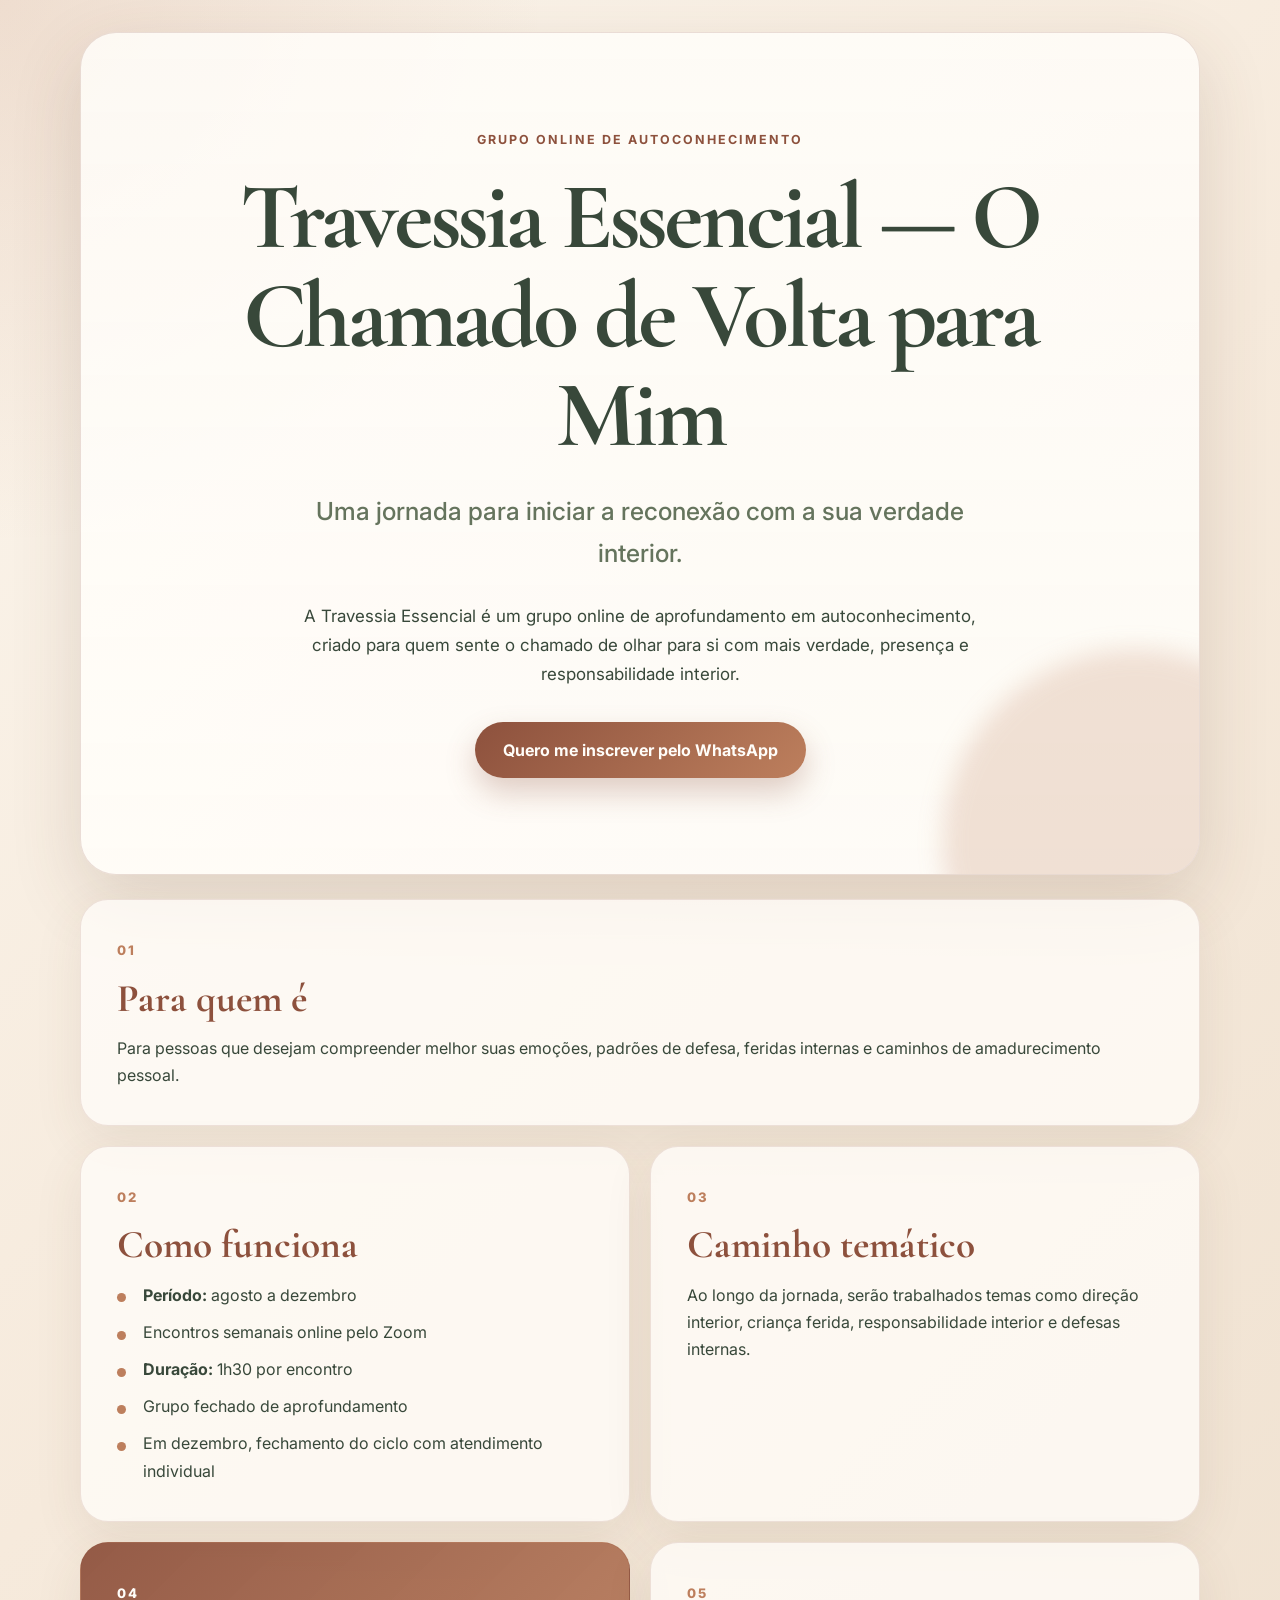
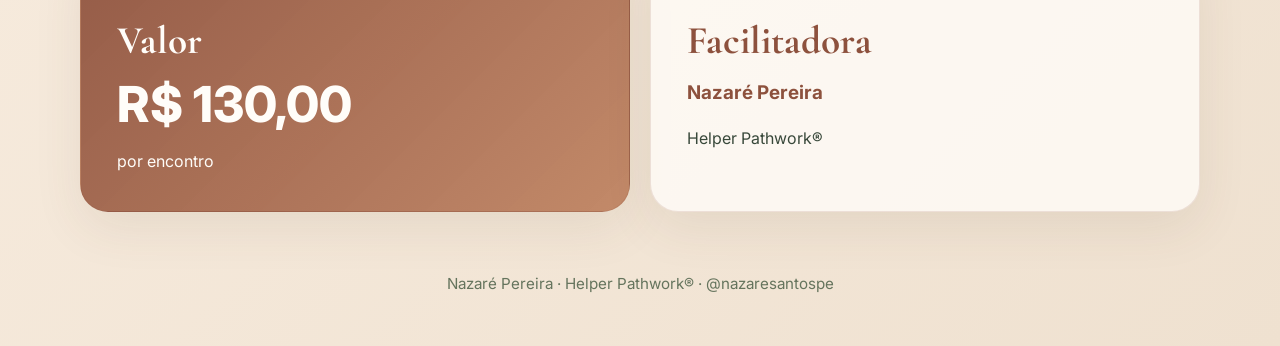
==== index.html @ 099bb926 "Create Travessia Essencial landing page" ====
<!DOCTYPE html>
<html lang="pt-BR">
  <head>
    <meta charset="UTF-8" />
    <meta name="viewport" content="width=device-width, initial-scale=1.0" />
    <meta
      name="description"
      content="Travessia Essencial — O Chamado de Volta para Mim: grupo online de aprofundamento em autoconhecimento com Nazaré Pereira."
    />
    <title>Travessia Essencial — O Chamado de Volta para Mim</title>
    <link rel="preconnect" href="https://fonts.googleapis.com" />
    <link rel="preconnect" href="https://fonts.gstatic.com" crossorigin />
    <link
      href="https://fonts.googleapis.com/css2?family=Cormorant+Garamond:wght@500;600;700&family=Inter:wght@400;500;600;700&display=swap"
      rel="stylesheet"
    />
    <link rel="stylesheet" href="styles.css" />
  </head>
  <body>
    <main class="page-shell">
      <section class="hero" aria-labelledby="main-title">
        <div class="hero__glow" aria-hidden="true"></div>
        <div class="hero__content">
          <p class="eyebrow">Grupo online de autoconhecimento</p>
          <h1 id="main-title">Travessia Essencial — O Chamado de Volta para Mim</h1>
          <p class="support">Uma jornada para iniciar a reconexão com a sua verdade interior.</p>
          <p class="intro">
            A Travessia Essencial é um grupo online de aprofundamento em autoconhecimento,
            criado para quem sente o chamado de olhar para si com mais verdade, presença e
            responsabilidade interior.
          </p>
          <a class="cta-button" id="whatsapp-link" href="#" target="_blank" rel="noopener noreferrer">
            Quero me inscrever pelo WhatsApp
          </a>
        </div>
      </section>

      <section class="content-grid" aria-label="Informações da jornada">
        <article class="card card--wide">
          <span class="card__number">01</span>
          <h2>Para quem é</h2>
          <p>
            Para pessoas que desejam compreender melhor suas emoções, padrões de defesa,
            feridas internas e caminhos de amadurecimento pessoal.
          </p>
        </article>

        <article class="card">
          <span class="card__number">02</span>
          <h2>Como funciona</h2>
          <ul class="info-list">
            <li><strong>Período:</strong> agosto a dezembro</li>
            <li>Encontros semanais online pelo Zoom</li>
            <li><strong>Duração:</strong> 1h30 por encontro</li>
            <li>Grupo fechado de aprofundamento</li>
            <li>Em dezembro, fechamento do ciclo com atendimento individual</li>
          </ul>
        </article>

        <article class="card">
          <span class="card__number">03</span>
          <h2>Caminho temático</h2>
          <p>
            Ao longo da jornada, serão trabalhados temas como direção interior, criança ferida,
            responsabilidade interior e defesas internas.
          </p>
        </article>

        <article class="card highlight-card">
          <span class="card__number">04</span>
          <h2>Valor</h2>
          <p class="price">R$ 130,00</p>
          <p>por encontro</p>
        </article>

        <article class="card facilitator-card">
          <span class="card__number">05</span>
          <h2>Facilitadora</h2>
          <p><strong>Nazaré Pereira</strong></p>
          <p>Helper Pathwork®️</p>
        </article>
      </section>
    </main>

    <footer class="footer">
      <p>Nazaré Pereira · Helper Pathwork®️ · @nazaresantospe</p>
    </footer>

    <script src="script.js"></script>
  </body>
</html>
---- styles.css ----
:root {
  --cream: #fbf5ec;
  --sand: #ecdcc8;
  --clay: #bd7f5d;
  --terra: #8d513d;
  --forest: #38483a;
  --moss: #65745d;
  --white: #fffdf9;
  --shadow: 0 24px 70px rgba(92, 65, 45, 0.16);
}

* {
  box-sizing: border-box;
}

html {
  scroll-behavior: smooth;
}

body {
  margin: 0;
  min-height: 100vh;
  color: var(--forest);
  background:
    radial-gradient(circle at top left, rgba(189, 127, 93, 0.2), transparent 34rem),
    linear-gradient(135deg, var(--cream) 0%, #f6eadc 48%, #efe1d0 100%);
  font-family: "Inter", system-ui, -apple-system, BlinkMacSystemFont, "Segoe UI", sans-serif;
  line-height: 1.7;
}

.page-shell {
  width: min(1120px, calc(100% - 32px));
  margin: 0 auto;
  padding: 32px 0 24px;
}

.hero {
  position: relative;
  overflow: hidden;
  display: grid;
  place-items: center;
  min-height: 78vh;
  padding: clamp(48px, 8vw, 96px) clamp(22px, 6vw, 72px);
  border: 1px solid rgba(141, 81, 61, 0.18);
  border-radius: 36px;
  background:
    linear-gradient(rgba(255, 253, 249, 0.84), rgba(255, 253, 249, 0.9)),
    url("https://images.unsplash.com/photo-1500530855697-b586d89ba3ee?auto=format&fit=crop&w=1600&q=80") center/cover;
  box-shadow: var(--shadow);
}

.hero__glow {
  position: absolute;
  inset: auto -8rem -10rem auto;
  width: 24rem;
  height: 24rem;
  border-radius: 999px;
  background: rgba(189, 127, 93, 0.22);
  filter: blur(12px);
}

.hero__content {
  position: relative;
  max-width: 820px;
  text-align: center;
}

.eyebrow {
  margin: 0 0 18px;
  color: var(--terra);
  font-size: 0.78rem;
  font-weight: 700;
  letter-spacing: 0.16em;
  text-transform: uppercase;
}

h1,
h2 {
  margin: 0;
  font-family: "Cormorant Garamond", Georgia, serif;
  line-height: 1.05;
}

h1 {
  color: var(--forest);
  font-size: clamp(2.55rem, 8vw, 5.9rem);
  letter-spacing: -0.04em;
}

h2 {
  color: var(--terra);
  font-size: clamp(1.8rem, 4vw, 2.45rem);
}

.support {
  max-width: 680px;
  margin: 24px auto 0;
  color: var(--moss);
  font-size: clamp(1.15rem, 2.5vw, 1.55rem);
  font-weight: 500;
}

.intro {
  max-width: 720px;
  margin: 28px auto 0;
  font-size: 1.06rem;
}

.cta-button {
  display: inline-flex;
  align-items: center;
  justify-content: center;
  min-height: 56px;
  margin-top: 34px;
  padding: 0 28px;
  border-radius: 999px;
  color: var(--white);
  background: linear-gradient(135deg, var(--terra), var(--clay));
  box-shadow: 0 14px 30px rgba(141, 81, 61, 0.28);
  font-weight: 700;
  text-decoration: none;
  transition: transform 180ms ease, box-shadow 180ms ease;
}

.cta-button:hover,
.cta-button:focus-visible {
  transform: translateY(-2px);
  box-shadow: 0 18px 38px rgba(141, 81, 61, 0.34);
}

.content-grid {
  display: grid;
  grid-template-columns: repeat(2, minmax(0, 1fr));
  gap: 20px;
  margin-top: 24px;
}

.card {
  position: relative;
  overflow: hidden;
  padding: clamp(24px, 4vw, 36px);
  border: 1px solid rgba(141, 81, 61, 0.14);
  border-radius: 28px;
  background: rgba(255, 253, 249, 0.78);
  box-shadow: 0 16px 50px rgba(92, 65, 45, 0.09);
}

.card--wide {
  grid-column: 1 / -1;
}

.card__number {
  display: inline-block;
  margin-bottom: 16px;
  color: var(--clay);
  font-size: 0.82rem;
  font-weight: 800;
  letter-spacing: 0.12em;
}

.card p,
.info-list {
  margin: 16px 0 0;
}

.info-list {
  padding: 0;
  list-style: none;
}

.info-list li {
  position: relative;
  padding-left: 26px;
}

.info-list li + li {
  margin-top: 10px;
}

.info-list li::before {
  content: "";
  position: absolute;
  top: 0.74em;
  left: 0;
  width: 9px;
  height: 9px;
  border-radius: 999px;
  background: var(--clay);
}

.highlight-card {
  background: linear-gradient(135deg, rgba(141, 81, 61, 0.94), rgba(189, 127, 93, 0.9));
  color: var(--white);
}

.highlight-card h2,
.highlight-card .card__number {
  color: var(--white);
}

.price {
  font-size: clamp(2rem, 5vw, 3.1rem);
  font-weight: 800;
  line-height: 1.1;
}

.facilitator-card strong {
  color: var(--terra);
  font-size: 1.18rem;
}

.footer {
  width: min(1120px, calc(100% - 32px));
  margin: 0 auto;
  padding: 20px 0 34px;
  color: var(--moss);
  text-align: center;
  font-size: 0.95rem;
}

@media (max-width: 720px) {
  .page-shell {
    width: min(100% - 20px, 1120px);
    padding-top: 10px;
  }

  .hero {
    min-height: auto;
    padding: 44px 20px;
    border-radius: 26px;
  }

  .content-grid {
    grid-template-columns: 1fr;
    gap: 14px;
  }

  .card {
    border-radius: 22px;
  }

  .cta-button {
    width: 100%;
    padding: 0 18px;
  }
}
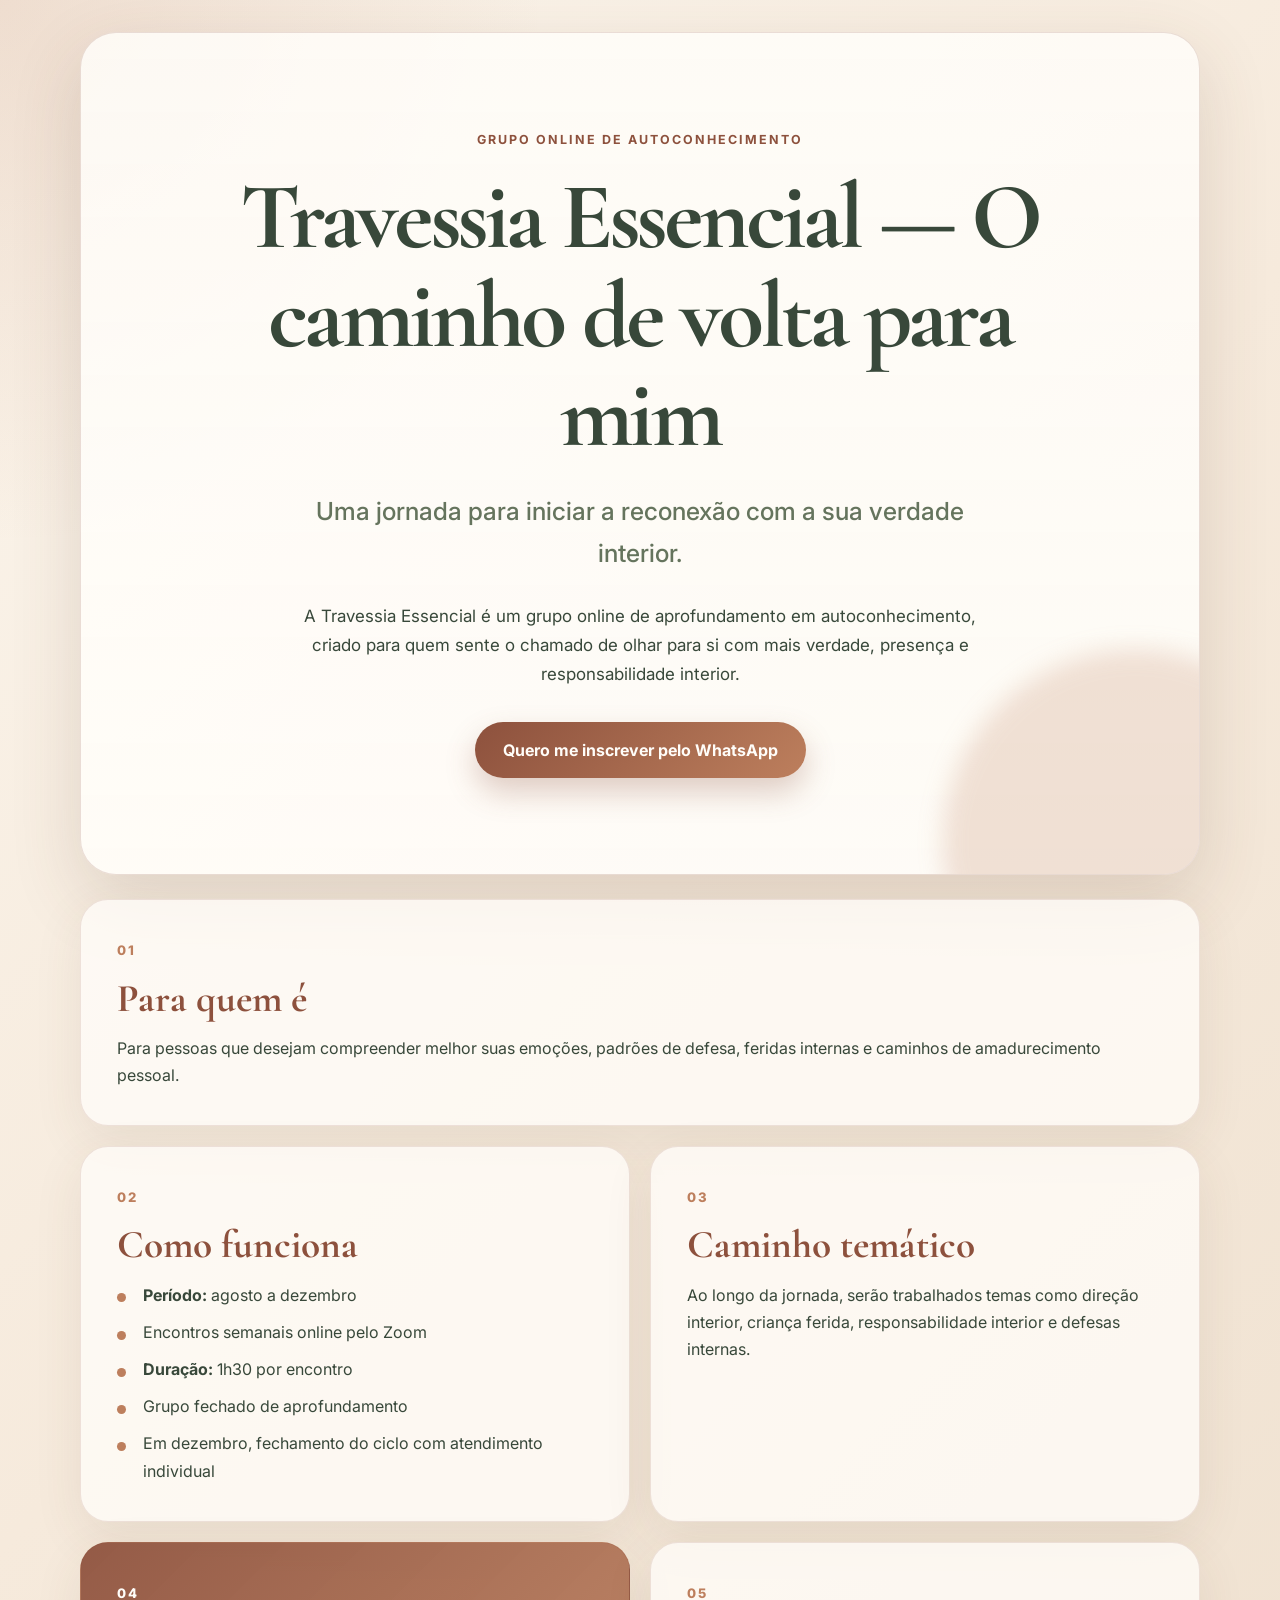
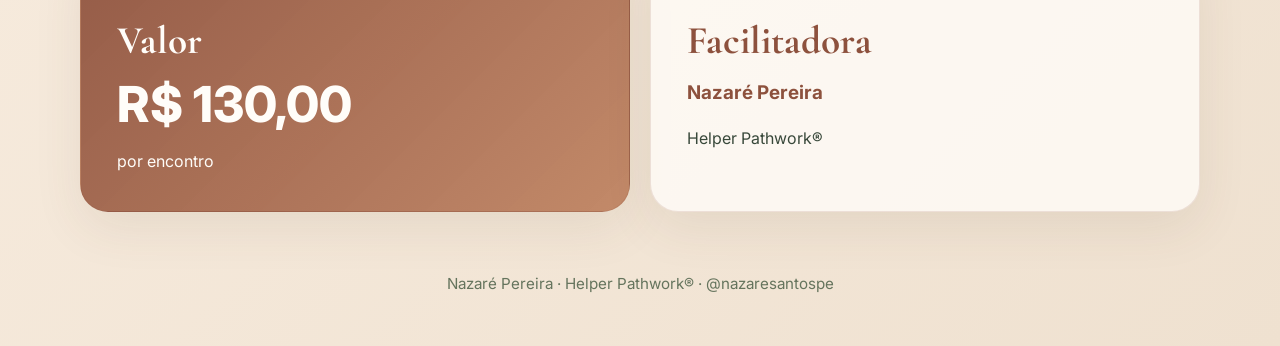
==== commit 6d3a1cf1: "Atualiza nome da Travessia Essencial" ====
--- a/index.html
+++ b/index.html
@@ -5,9 +5,9 @@
     <meta name="viewport" content="width=device-width, initial-scale=1.0" />
     <meta
       name="description"
-      content="Travessia Essencial — O Chamado de Volta para Mim: grupo online de aprofundamento em autoconhecimento com Nazaré Pereira."
+      content="Travessia Essencial — O caminho de volta para mim: grupo online de aprofundamento em autoconhecimento com Nazaré Pereira."
     />
-    <title>Travessia Essencial — O Chamado de Volta para Mim</title>
+    <title>Travessia Essencial — O caminho de volta para mim</title>
     <link rel="preconnect" href="https://fonts.googleapis.com" />
     <link rel="preconnect" href="https://fonts.gstatic.com" crossorigin />
     <link
@@ -22,7 +22,7 @@
         <div class="hero__glow" aria-hidden="true"></div>
         <div class="hero__content">
           <p class="eyebrow">Grupo online de autoconhecimento</p>
-          <h1 id="main-title">Travessia Essencial — O Chamado de Volta para Mim</h1>
+          <h1 id="main-title">Travessia Essencial — O caminho de volta para mim</h1>
           <p class="support">Uma jornada para iniciar a reconexão com a sua verdade interior.</p>
           <p class="intro">
             A Travessia Essencial é um grupo online de aprofundamento em autoconhecimento,
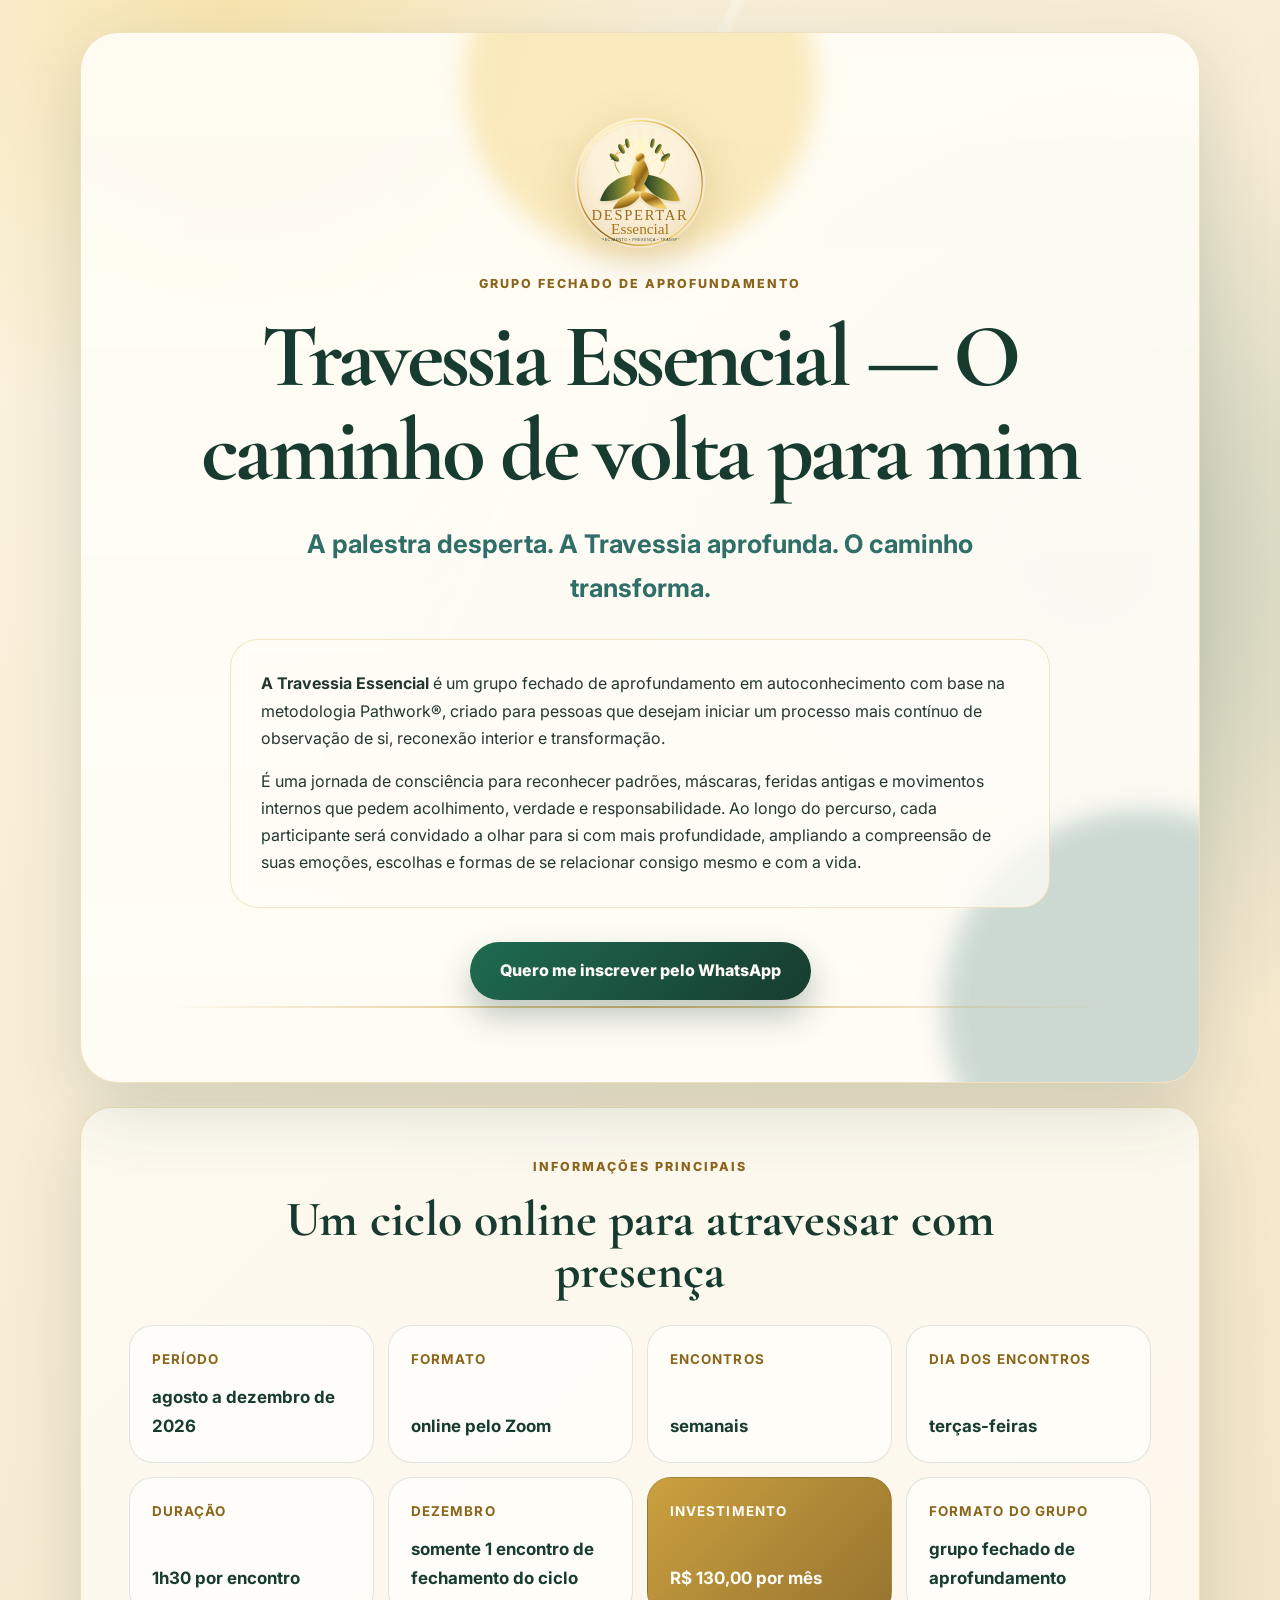
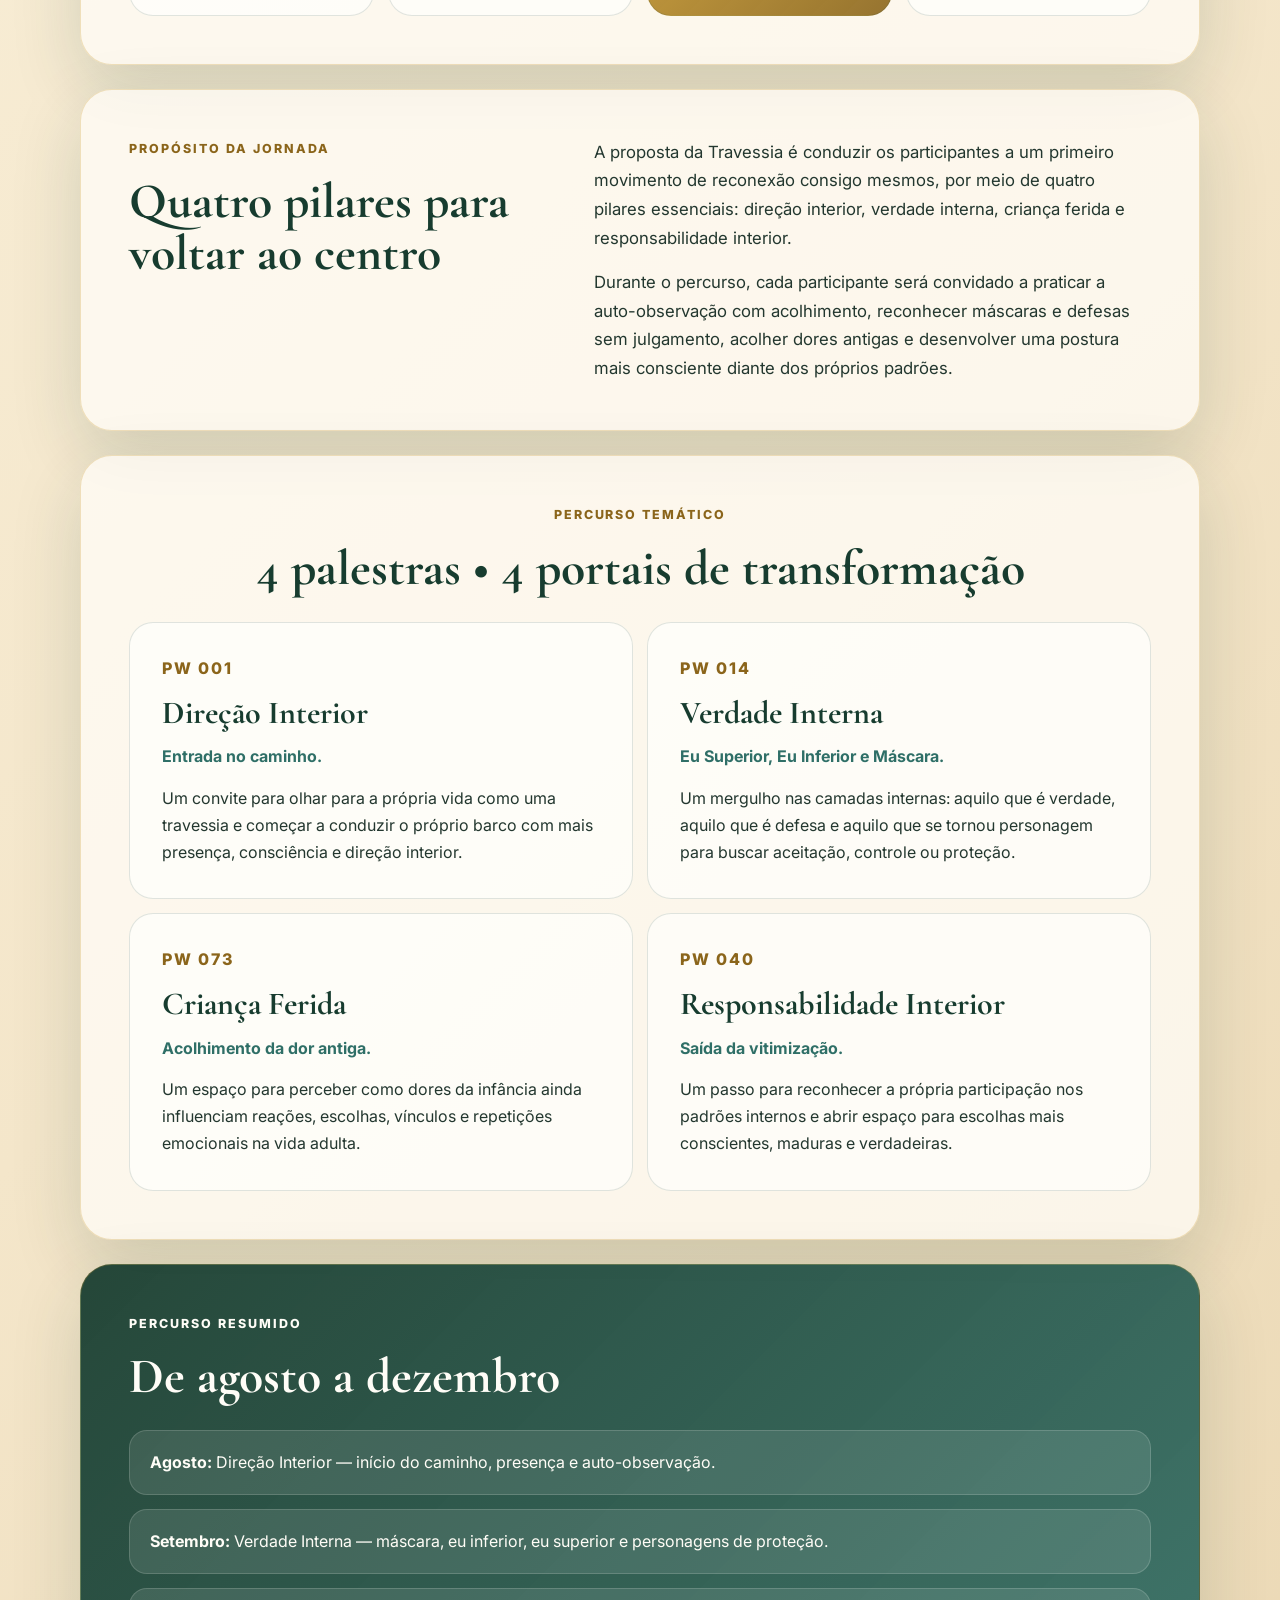
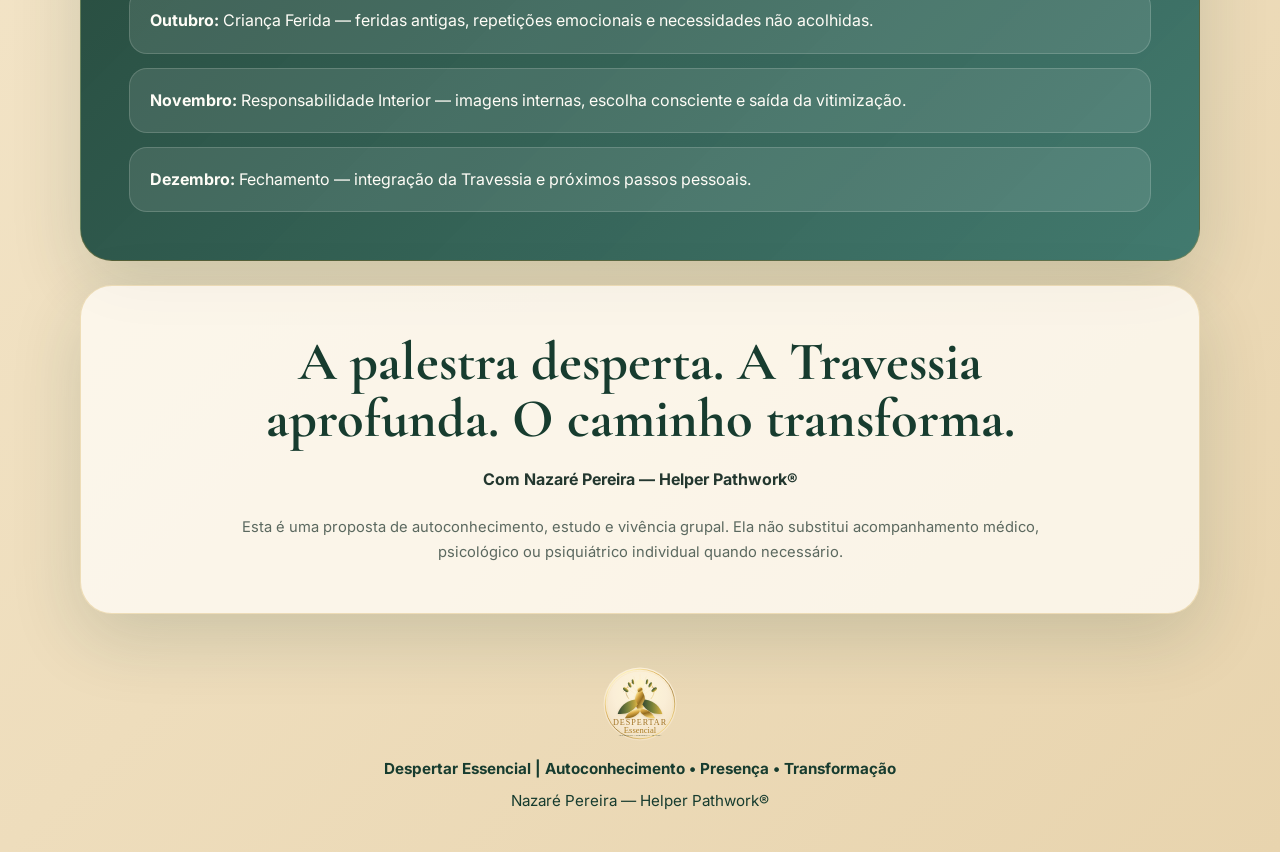
==== commit 901a036c: "Atualiza conteúdo e identidade visual da Travessia" ====
--- a/index.html
+++ b/index.html
@@ -5,13 +5,13 @@
     <meta name="viewport" content="width=device-width, initial-scale=1.0" />
     <meta
       name="description"
-      content="Travessia Essencial — O caminho de volta para mim: grupo online de aprofundamento em autoconhecimento com Nazaré Pereira."
+      content="Travessia Essencial — O caminho de volta para mim: grupo fechado online de aprofundamento em autoconhecimento com base na metodologia Pathwork® e facilitação de Nazaré Pereira."
     />
     <title>Travessia Essencial — O caminho de volta para mim</title>
     <link rel="preconnect" href="https://fonts.googleapis.com" />
     <link rel="preconnect" href="https://fonts.gstatic.com" crossorigin />
     <link
-      href="https://fonts.googleapis.com/css2?family=Cormorant+Garamond:wght@500;600;700&family=Inter:wght@400;500;600;700&display=swap"
+      href="https://fonts.googleapis.com/css2?family=Cormorant+Garamond:wght@500;600;700&family=Inter:wght@400;500;600;700;800&display=swap"
       rel="stylesheet"
     />
     <link rel="stylesheet" href="styles.css" />
@@ -19,71 +19,137 @@
   <body>
     <main class="page-shell">
       <section class="hero" aria-labelledby="main-title">
-        <div class="hero__glow" aria-hidden="true"></div>
+        <div class="hero__glow hero__glow--sun" aria-hidden="true"></div>
+        <div class="hero__glow hero__glow--sea" aria-hidden="true"></div>
         <div class="hero__content">
-          <p class="eyebrow">Grupo online de autoconhecimento</p>
+          <img
+            class="brand-logo"
+            src="assets/despertar-essencial-logo.svg"
+            alt="Logo Despertar Essencial"
+            width="132"
+            height="132"
+          />
+          <p class="eyebrow">Grupo fechado de aprofundamento</p>
           <h1 id="main-title">Travessia Essencial — O caminho de volta para mim</h1>
-          <p class="support">Uma jornada para iniciar a reconexão com a sua verdade interior.</p>
-          <p class="intro">
-            A Travessia Essencial é um grupo online de aprofundamento em autoconhecimento,
-            criado para quem sente o chamado de olhar para si com mais verdade, presença e
-            responsabilidade interior.
-          </p>
+          <p class="support">A palestra desperta. A Travessia aprofunda. O caminho transforma.</p>
+          <div class="intro-panel">
+            <p>
+              <strong>A Travessia Essencial</strong> é um grupo fechado de aprofundamento em
+              autoconhecimento com base na metodologia Pathwork®, criado para pessoas que desejam
+              iniciar um processo mais contínuo de observação de si, reconexão interior e
+              transformação.
+            </p>
+            <p>
+              É uma jornada de consciência para reconhecer padrões, máscaras, feridas antigas e
+              movimentos internos que pedem acolhimento, verdade e responsabilidade. Ao longo do
+              percurso, cada participante será convidado a olhar para si com mais profundidade,
+              ampliando a compreensão de suas emoções, escolhas e formas de se relacionar consigo
+              mesmo e com a vida.
+            </p>
+          </div>
           <a class="cta-button" id="whatsapp-link" href="#" target="_blank" rel="noopener noreferrer">
             Quero me inscrever pelo WhatsApp
           </a>
         </div>
       </section>
 
-      <section class="content-grid" aria-label="Informações da jornada">
-        <article class="card card--wide">
-          <span class="card__number">01</span>
-          <h2>Para quem é</h2>
+      <section class="section" aria-labelledby="info-title">
+        <div class="section-heading">
+          <p class="eyebrow">Informações principais</p>
+          <h2 id="info-title">Um ciclo online para atravessar com presença</h2>
+        </div>
+        <div class="info-grid">
+          <article class="info-card"><strong>Período</strong><span>agosto a dezembro de 2026</span></article>
+          <article class="info-card"><strong>Formato</strong><span>online pelo Zoom</span></article>
+          <article class="info-card"><strong>Encontros</strong><span>semanais</span></article>
+          <article class="info-card"><strong>Dia dos encontros</strong><span>terças-feiras</span></article>
+          <article class="info-card"><strong>Duração</strong><span>1h30 por encontro</span></article>
+          <article class="info-card"><strong>Dezembro</strong><span>somente 1 encontro de fechamento do ciclo</span></article>
+          <article class="info-card info-card--gold"><strong>Investimento</strong><span>R$ 130,00 por mês</span></article>
+          <article class="info-card"><strong>Formato do grupo</strong><span>grupo fechado de aprofundamento</span></article>
+        </div>
+      </section>
+
+      <section class="section purpose" aria-labelledby="purpose-title">
+        <div class="section-heading section-heading--left">
+          <p class="eyebrow">Propósito da jornada</p>
+          <h2 id="purpose-title">Quatro pilares para voltar ao centro</h2>
+        </div>
+        <div class="purpose__text">
           <p>
-            Para pessoas que desejam compreender melhor suas emoções, padrões de defesa,
-            feridas internas e caminhos de amadurecimento pessoal.
+            A proposta da Travessia é conduzir os participantes a um primeiro movimento de
+            reconexão consigo mesmos, por meio de quatro pilares essenciais: direção interior,
+            verdade interna, criança ferida e responsabilidade interior.
           </p>
-        </article>
+          <p>
+            Durante o percurso, cada participante será convidado a praticar a auto-observação com
+            acolhimento, reconhecer máscaras e defesas sem julgamento, acolher dores antigas e
+            desenvolver uma postura mais consciente diante dos próprios padrões.
+          </p>
+        </div>
+      </section>
 
-        <article class="card">
-          <span class="card__number">02</span>
-          <h2>Como funciona</h2>
-          <ul class="info-list">
-            <li><strong>Período:</strong> agosto a dezembro</li>
-            <li>Encontros semanais online pelo Zoom</li>
-            <li><strong>Duração:</strong> 1h30 por encontro</li>
-            <li>Grupo fechado de aprofundamento</li>
-            <li>Em dezembro, fechamento do ciclo com atendimento individual</li>
-          </ul>
-        </article>
+      <section class="section" aria-labelledby="portals-title">
+        <div class="section-heading">
+          <p class="eyebrow">Percurso temático</p>
+          <h2 id="portals-title">4 palestras • 4 portais de transformação</h2>
+        </div>
+        <div class="portal-grid">
+          <article class="portal-card">
+            <span>PW 001</span>
+            <h3>Direção Interior</h3>
+            <p><strong>Entrada no caminho.</strong></p>
+            <p>Um convite para olhar para a própria vida como uma travessia e começar a conduzir o próprio barco com mais presença, consciência e direção interior.</p>
+          </article>
+          <article class="portal-card">
+            <span>PW 014</span>
+            <h3>Verdade Interna</h3>
+            <p><strong>Eu Superior, Eu Inferior e Máscara.</strong></p>
+            <p>Um mergulho nas camadas internas: aquilo que é verdade, aquilo que é defesa e aquilo que se tornou personagem para buscar aceitação, controle ou proteção.</p>
+          </article>
+          <article class="portal-card">
+            <span>PW 073</span>
+            <h3>Criança Ferida</h3>
+            <p><strong>Acolhimento da dor antiga.</strong></p>
+            <p>Um espaço para perceber como dores da infância ainda influenciam reações, escolhas, vínculos e repetições emocionais na vida adulta.</p>
+          </article>
+          <article class="portal-card">
+            <span>PW 040</span>
+            <h3>Responsabilidade Interior</h3>
+            <p><strong>Saída da vitimização.</strong></p>
+            <p>Um passo para reconhecer a própria participação nos padrões internos e abrir espaço para escolhas mais conscientes, maduras e verdadeiras.</p>
+          </article>
+        </div>
+      </section>
 
-        <article class="card">
-          <span class="card__number">03</span>
-          <h2>Caminho temático</h2>
-          <p>
-            Ao longo da jornada, serão trabalhados temas como direção interior, criança ferida,
-            responsabilidade interior e defesas internas.
-          </p>
-        </article>
+      <section class="section journey" aria-labelledby="journey-title">
+        <div class="section-heading section-heading--left">
+          <p class="eyebrow">Percurso resumido</p>
+          <h2 id="journey-title">De agosto a dezembro</h2>
+        </div>
+        <ul class="journey-list">
+          <li><strong>Agosto:</strong> Direção Interior — início do caminho, presença e auto-observação.</li>
+          <li><strong>Setembro:</strong> Verdade Interna — máscara, eu inferior, eu superior e personagens de proteção.</li>
+          <li><strong>Outubro:</strong> Criança Ferida — feridas antigas, repetições emocionais e necessidades não acolhidas.</li>
+          <li><strong>Novembro:</strong> Responsabilidade Interior — imagens internas, escolha consciente e saída da vitimização.</li>
+          <li><strong>Dezembro:</strong> Fechamento — integração da Travessia e próximos passos pessoais.</li>
+        </ul>
+      </section>
 
-        <article class="card highlight-card">
-          <span class="card__number">04</span>
-          <h2>Valor</h2>
-          <p class="price">R$ 130,00</p>
-          <p>por encontro</p>
-        </article>
-
-        <article class="card facilitator-card">
-          <span class="card__number">05</span>
-          <h2>Facilitadora</h2>
-          <p><strong>Nazaré Pereira</strong></p>
-          <p>Helper Pathwork®️</p>
-        </article>
+      <section class="closing-card" aria-label="Inscrição e facilitadora">
+        <p class="impact">A palestra desperta. A Travessia aprofunda. O caminho transforma.</p>
+        <p><strong>Com Nazaré Pereira — Helper Pathwork®</strong></p>
+        <p class="disclaimer">
+          Esta é uma proposta de autoconhecimento, estudo e vivência grupal. Ela não substitui
+          acompanhamento médico, psicológico ou psiquiátrico individual quando necessário.
+        </p>
       </section>
     </main>
 
     <footer class="footer">
-      <p>Nazaré Pereira · Helper Pathwork®️ · @nazaresantospe</p>
+      <img src="assets/despertar-essencial-logo.svg" alt="Logo Despertar Essencial" width="76" height="76" />
+      <p><strong>Despertar Essencial | Autoconhecimento • Presença • Transformação</strong></p>
+      <p>Nazaré Pereira — Helper Pathwork®</p>
     </footer>
 
     <script src="script.js"></script>
--- a/styles.css
+++ b/styles.css
@@ -1,37 +1,54 @@
 :root {
-  --cream: #fbf5ec;
-  --sand: #ecdcc8;
-  --clay: #bd7f5d;
-  --terra: #8d513d;
-  --forest: #38483a;
-  --moss: #65745d;
-  --white: #fffdf9;
-  --shadow: 0 24px 70px rgba(92, 65, 45, 0.16);
-}
-
-* {
-  box-sizing: border-box;
-}
-
-html {
-  scroll-behavior: smooth;
-}
+  --cream: #fbf3df;
+  --solar: #f7df9d;
+  --sand: #ead7b7;
+  --gold: #c89b35;
+  --deep-gold: #8b651b;
+  --forest: #173c2f;
+  --forest-2: #245343;
+  --moss: #5f734d;
+  --sea: #2f6f67;
+  --white: #fffdf7;
+  --ink: #23372f;
+  --shadow: 0 24px 70px rgba(23, 60, 47, 0.16);
+}
+
+* { box-sizing: border-box; }
+
+html { scroll-behavior: smooth; }
 
 body {
   margin: 0;
   min-height: 100vh;
-  color: var(--forest);
+  color: var(--ink);
   background:
-    radial-gradient(circle at top left, rgba(189, 127, 93, 0.2), transparent 34rem),
-    linear-gradient(135deg, var(--cream) 0%, #f6eadc 48%, #efe1d0 100%);
+    radial-gradient(circle at 18% 0%, rgba(247, 223, 157, 0.72), transparent 28rem),
+    radial-gradient(circle at 85% 14%, rgba(47, 111, 103, 0.22), transparent 30rem),
+    linear-gradient(135deg, var(--cream) 0%, #f4e6ca 52%, #e8d4ae 100%);
   font-family: "Inter", system-ui, -apple-system, BlinkMacSystemFont, "Segoe UI", sans-serif;
   line-height: 1.7;
 }
 
+body::before {
+  content: "";
+  position: fixed;
+  inset: 0;
+  pointer-events: none;
+  background:
+    linear-gradient(115deg, transparent 0 43%, rgba(255,255,255,0.28) 43.2% 43.6%, transparent 44% 100%),
+    radial-gradient(ellipse at bottom, rgba(23, 60, 47, 0.08), transparent 48%);
+}
+
 .page-shell {
+  position: relative;
   width: min(1120px, calc(100% - 32px));
   margin: 0 auto;
-  padding: 32px 0 24px;
+  padding: 32px 0 28px;
+}
+
+.hero, .section, .closing-card {
+  border: 1px solid rgba(200, 155, 53, 0.28);
+  box-shadow: var(--shadow);
 }
 
 .hero {
@@ -39,208 +56,174 @@
   overflow: hidden;
   display: grid;
   place-items: center;
-  min-height: 78vh;
-  padding: clamp(48px, 8vw, 96px) clamp(22px, 6vw, 72px);
-  border: 1px solid rgba(141, 81, 61, 0.18);
-  border-radius: 36px;
+  min-height: 86vh;
+  padding: clamp(40px, 7vw, 82px) clamp(20px, 6vw, 72px);
+  border-radius: 38px;
   background:
-    linear-gradient(rgba(255, 253, 249, 0.84), rgba(255, 253, 249, 0.9)),
+    linear-gradient(rgba(255, 253, 247, 0.9), rgba(255, 253, 247, 0.92)),
     url("https://images.unsplash.com/photo-1500530855697-b586d89ba3ee?auto=format&fit=crop&w=1600&q=80") center/cover;
-  box-shadow: var(--shadow);
-}
-
-.hero__glow {
+}
+
+.hero::after {
+  content: "";
   position: absolute;
-  inset: auto -8rem -10rem auto;
-  width: 24rem;
-  height: 24rem;
-  border-radius: 999px;
-  background: rgba(189, 127, 93, 0.22);
-  filter: blur(12px);
-}
-
-.hero__content {
-  position: relative;
-  max-width: 820px;
-  text-align: center;
+  left: 8%;
+  right: 8%;
+  bottom: 7%;
+  height: 2px;
+  background: linear-gradient(90deg, transparent, rgba(200, 155, 53, 0.7), transparent);
+}
+
+.hero__glow { position: absolute; border-radius: 999px; filter: blur(12px); }
+.hero__glow--sun { inset: -8rem auto auto 50%; width: 22rem; height: 22rem; background: rgba(247, 223, 157, 0.65); transform: translateX(-50%); }
+.hero__glow--sea { inset: auto -9rem -8rem auto; width: 25rem; height: 25rem; background: rgba(47, 111, 103, 0.24); }
+
+.hero__content { position: relative; z-index: 1; max-width: 920px; text-align: center; }
+
+.brand-logo {
+  display: block;
+  width: clamp(92px, 13vw, 136px);
+  height: auto;
+  margin: 0 auto 22px;
+  border-radius: 50%;
+  filter: drop-shadow(0 12px 22px rgba(139, 101, 27, 0.22));
 }
 
 .eyebrow {
-  margin: 0 0 18px;
-  color: var(--terra);
+  margin: 0 0 16px;
+  color: var(--deep-gold);
   font-size: 0.78rem;
-  font-weight: 700;
+  font-weight: 800;
   letter-spacing: 0.16em;
   text-transform: uppercase;
 }
 
-h1,
-h2 {
-  margin: 0;
-  font-family: "Cormorant Garamond", Georgia, serif;
-  line-height: 1.05;
-}
-
-h1 {
-  color: var(--forest);
-  font-size: clamp(2.55rem, 8vw, 5.9rem);
-  letter-spacing: -0.04em;
-}
-
-h2 {
-  color: var(--terra);
-  font-size: clamp(1.8rem, 4vw, 2.45rem);
-}
+h1, h2, h3 { margin: 0; font-family: "Cormorant Garamond", Georgia, serif; line-height: 1.05; }
+h1 { color: var(--forest); font-size: clamp(2.55rem, 7vw, 5.65rem); letter-spacing: -0.04em; }
+h2 { color: var(--forest); font-size: clamp(2rem, 4vw, 3.1rem); }
+h3 { color: var(--forest); font-size: clamp(1.55rem, 3vw, 2rem); }
 
 .support {
-  max-width: 680px;
+  max-width: 760px;
   margin: 24px auto 0;
-  color: var(--moss);
-  font-size: clamp(1.15rem, 2.5vw, 1.55rem);
-  font-weight: 500;
-}
-
-.intro {
-  max-width: 720px;
-  margin: 28px auto 0;
-  font-size: 1.06rem;
-}
+  color: var(--sea);
+  font-size: clamp(1.16rem, 2.4vw, 1.6rem);
+  font-weight: 700;
+}
+
+.intro-panel {
+  max-width: 820px;
+  margin: 30px auto 0;
+  padding: clamp(20px, 4vw, 30px);
+  border: 1px solid rgba(200, 155, 53, 0.25);
+  border-radius: 28px;
+  background: rgba(255, 253, 247, 0.72);
+  text-align: left;
+  backdrop-filter: blur(8px);
+}
+
+.intro-panel p { margin: 0; }
+.intro-panel p + p { margin-top: 16px; }
 
 .cta-button {
   display: inline-flex;
   align-items: center;
   justify-content: center;
-  min-height: 56px;
+  min-height: 58px;
   margin-top: 34px;
-  padding: 0 28px;
+  padding: 0 30px;
   border-radius: 999px;
   color: var(--white);
-  background: linear-gradient(135deg, var(--terra), var(--clay));
-  box-shadow: 0 14px 30px rgba(141, 81, 61, 0.28);
-  font-weight: 700;
+  background: linear-gradient(135deg, #1f6b51, var(--forest));
+  box-shadow: 0 16px 32px rgba(23, 60, 47, 0.28);
+  font-weight: 800;
   text-decoration: none;
-  transition: transform 180ms ease, box-shadow 180ms ease;
-}
-
-.cta-button:hover,
-.cta-button:focus-visible {
+  transition: transform 180ms ease, box-shadow 180ms ease, background 180ms ease;
+}
+
+.cta-button:hover, .cta-button:focus-visible {
   transform: translateY(-2px);
-  box-shadow: 0 18px 38px rgba(141, 81, 61, 0.34);
-}
-
-.content-grid {
+  background: linear-gradient(135deg, var(--gold), var(--deep-gold));
+  box-shadow: 0 18px 38px rgba(139, 101, 27, 0.32);
+}
+
+.section, .closing-card {
+  margin-top: 24px;
+  padding: clamp(26px, 5vw, 48px);
+  border-radius: 32px;
+  background: rgba(255, 253, 247, 0.76);
+}
+
+.section-heading { max-width: 780px; margin: 0 auto 28px; text-align: center; }
+.section-heading--left { margin-left: 0; text-align: left; }
+
+.info-grid, .portal-grid {
   display: grid;
-  grid-template-columns: repeat(2, minmax(0, 1fr));
-  gap: 20px;
-  margin-top: 24px;
-}
-
-.card {
+  grid-template-columns: repeat(4, minmax(0, 1fr));
+  gap: 14px;
+}
+
+.info-card, .portal-card {
+  border: 1px solid rgba(36, 83, 67, 0.14);
+  border-radius: 24px;
+  background: rgba(255, 255, 255, 0.58);
+}
+
+.info-card {
+  min-height: 132px;
+  padding: 22px;
+  display: flex;
+  flex-direction: column;
+  justify-content: space-between;
+  gap: 12px;
+}
+
+.info-card strong { color: var(--deep-gold); font-size: 0.84rem; letter-spacing: 0.08em; text-transform: uppercase; }
+.info-card span { color: var(--forest); font-size: 1.06rem; font-weight: 700; }
+.info-card--gold { background: linear-gradient(135deg, rgba(200, 155, 53, 0.95), rgba(139, 101, 27, 0.9)); }
+.info-card--gold strong, .info-card--gold span { color: var(--white); }
+
+.purpose { display: grid; grid-template-columns: 0.85fr 1.15fr; gap: clamp(22px, 5vw, 54px); align-items: start; }
+.purpose__text p { margin: 0; font-size: 1.05rem; }
+.purpose__text p + p { margin-top: 16px; }
+
+.portal-grid { grid-template-columns: repeat(2, minmax(0, 1fr)); }
+.portal-card { padding: clamp(22px, 4vw, 32px); }
+.portal-card span { display: inline-flex; margin-bottom: 14px; color: var(--deep-gold); font-weight: 800; letter-spacing: 0.12em; }
+.portal-card p { margin: 14px 0 0; }
+.portal-card strong { color: var(--sea); }
+
+.journey { background: linear-gradient(135deg, rgba(23, 60, 47, 0.94), rgba(47, 111, 103, 0.9)); color: var(--white); }
+.journey h2, .journey .eyebrow { color: var(--white); }
+.journey-list { display: grid; gap: 14px; margin: 0; padding: 0; list-style: none; }
+.journey-list li { padding: 18px 20px; border-radius: 18px; background: rgba(255, 253, 247, 0.1); border: 1px solid rgba(255, 253, 247, 0.16); }
+
+.closing-card { text-align: center; }
+.impact { max-width: 760px; margin: 0 auto 18px; color: var(--forest); font-family: "Cormorant Garamond", Georgia, serif; font-size: clamp(2rem, 5vw, 3.4rem); font-weight: 700; line-height: 1.05; }
+.disclaimer { max-width: 820px; margin: 22px auto 0; color: rgba(35, 55, 47, 0.74); font-size: 0.92rem; }
+
+.footer {
   position: relative;
-  overflow: hidden;
-  padding: clamp(24px, 4vw, 36px);
-  border: 1px solid rgba(141, 81, 61, 0.14);
-  border-radius: 28px;
-  background: rgba(255, 253, 249, 0.78);
-  box-shadow: 0 16px 50px rgba(92, 65, 45, 0.09);
-}
-
-.card--wide {
-  grid-column: 1 / -1;
-}
-
-.card__number {
-  display: inline-block;
-  margin-bottom: 16px;
-  color: var(--clay);
-  font-size: 0.82rem;
-  font-weight: 800;
-  letter-spacing: 0.12em;
-}
-
-.card p,
-.info-list {
-  margin: 16px 0 0;
-}
-
-.info-list {
-  padding: 0;
-  list-style: none;
-}
-
-.info-list li {
-  position: relative;
-  padding-left: 26px;
-}
-
-.info-list li + li {
-  margin-top: 10px;
-}
-
-.info-list li::before {
-  content: "";
-  position: absolute;
-  top: 0.74em;
-  left: 0;
-  width: 9px;
-  height: 9px;
-  border-radius: 999px;
-  background: var(--clay);
-}
-
-.highlight-card {
-  background: linear-gradient(135deg, rgba(141, 81, 61, 0.94), rgba(189, 127, 93, 0.9));
-  color: var(--white);
-}
-
-.highlight-card h2,
-.highlight-card .card__number {
-  color: var(--white);
-}
-
-.price {
-  font-size: clamp(2rem, 5vw, 3.1rem);
-  font-weight: 800;
-  line-height: 1.1;
-}
-
-.facilitator-card strong {
-  color: var(--terra);
-  font-size: 1.18rem;
-}
-
-.footer {
   width: min(1120px, calc(100% - 32px));
   margin: 0 auto;
-  padding: 20px 0 34px;
-  color: var(--moss);
+  padding: 24px 0 38px;
+  color: var(--forest);
   text-align: center;
   font-size: 0.95rem;
 }
+.footer img { width: 76px; height: auto; border-radius: 50%; opacity: 0.92; }
+.footer p { margin: 6px 0 0; }
+
+@media (max-width: 900px) {
+  .info-grid { grid-template-columns: repeat(2, minmax(0, 1fr)); }
+  .purpose { grid-template-columns: 1fr; }
+}
 
 @media (max-width: 720px) {
-  .page-shell {
-    width: min(100% - 20px, 1120px);
-    padding-top: 10px;
-  }
-
-  .hero {
-    min-height: auto;
-    padding: 44px 20px;
-    border-radius: 26px;
-  }
-
-  .content-grid {
-    grid-template-columns: 1fr;
-    gap: 14px;
-  }
-
-  .card {
-    border-radius: 22px;
-  }
-
-  .cta-button {
-    width: 100%;
-    padding: 0 18px;
-  }
-}
+  .page-shell { width: min(100% - 20px, 1120px); padding-top: 10px; }
+  .hero { min-height: auto; padding: 38px 18px; border-radius: 26px; }
+  .intro-panel { text-align: left; }
+  .info-grid, .portal-grid { grid-template-columns: 1fr; }
+  .section, .closing-card { border-radius: 24px; }
+  .cta-button { width: 100%; padding: 0 18px; }
+}
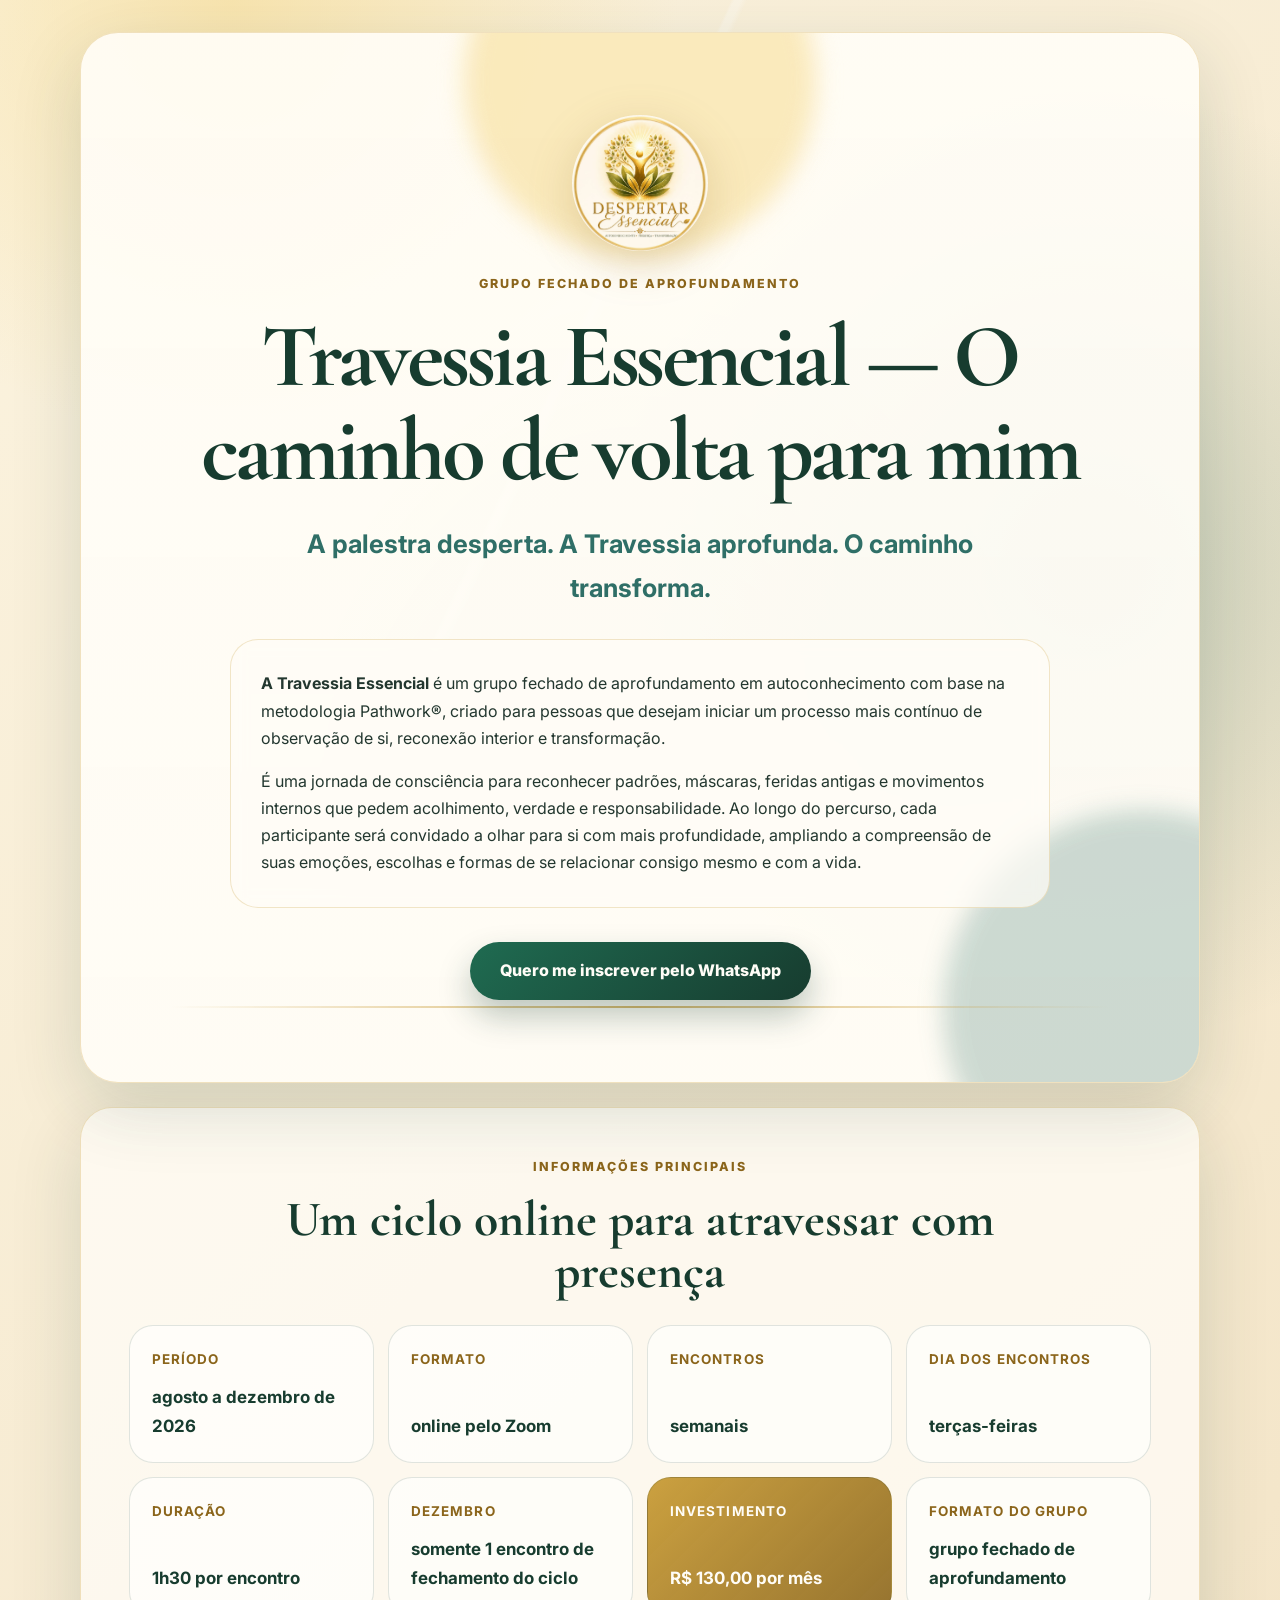
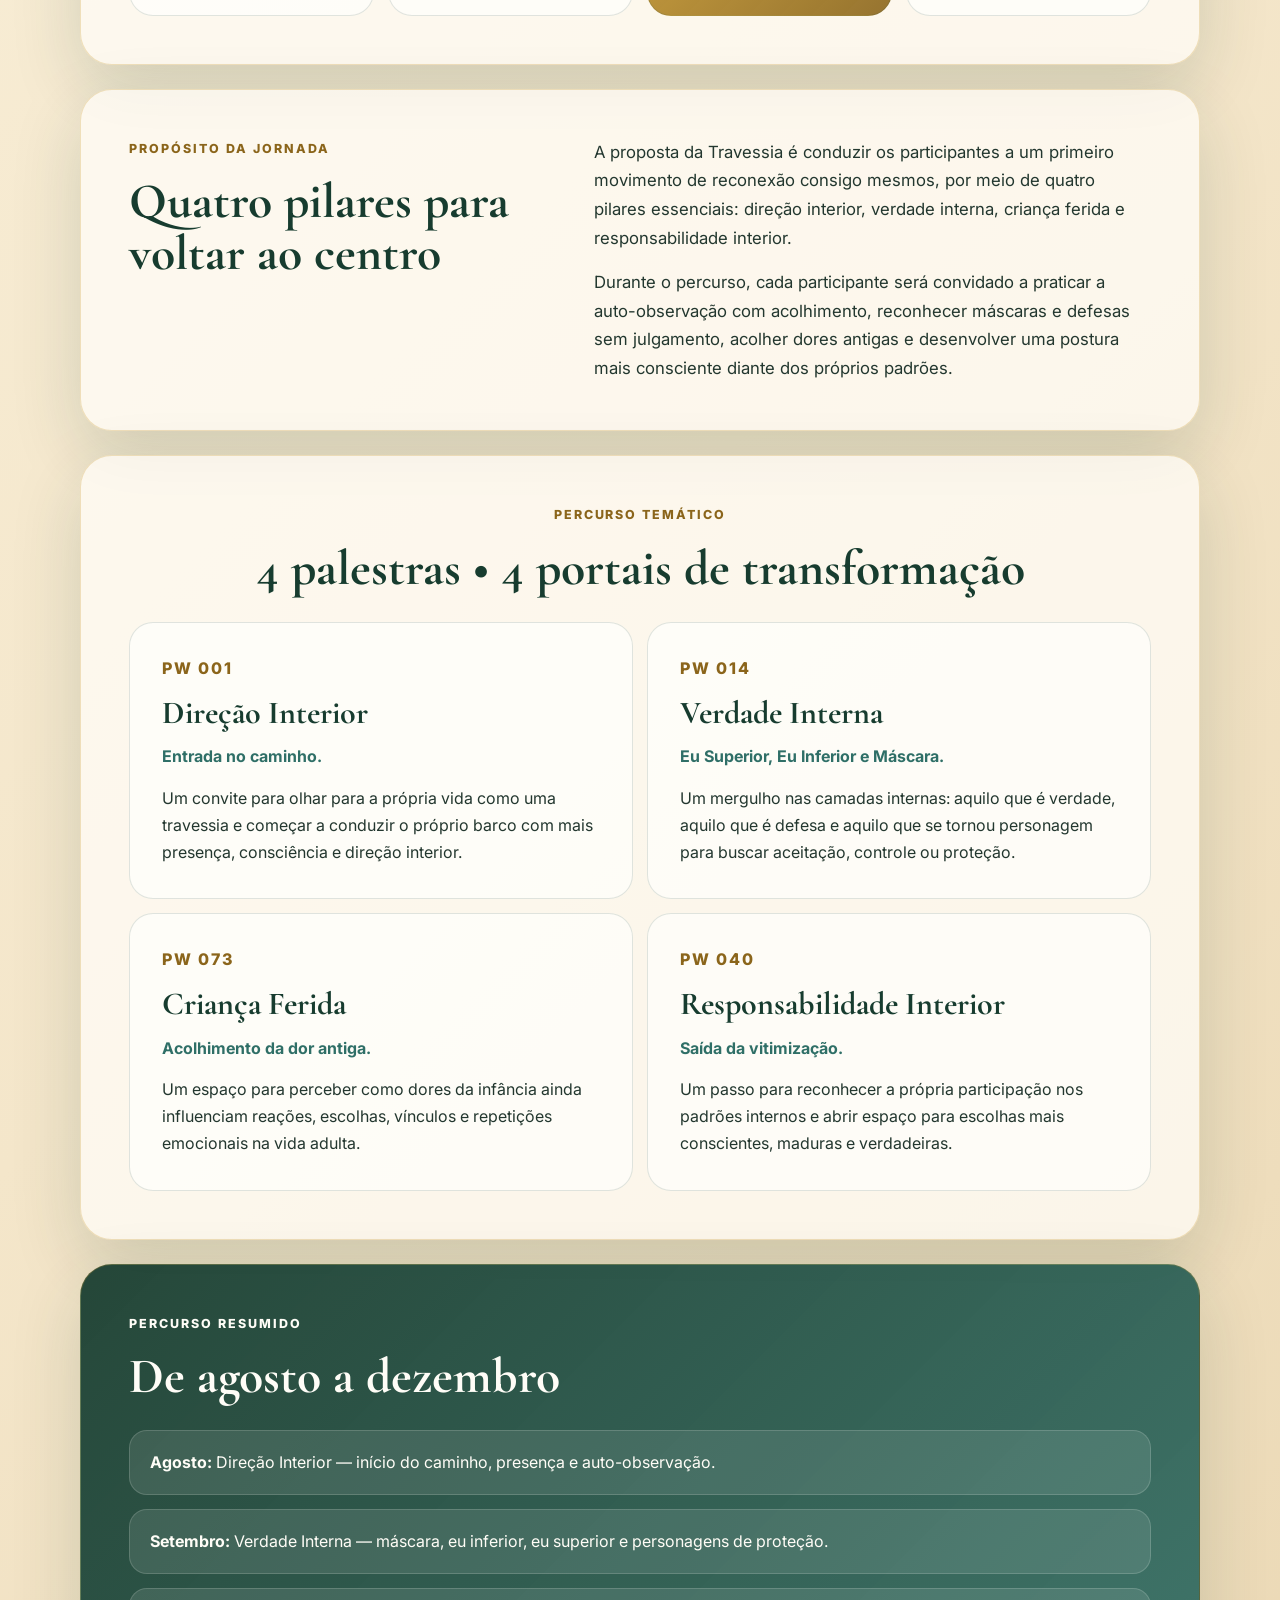
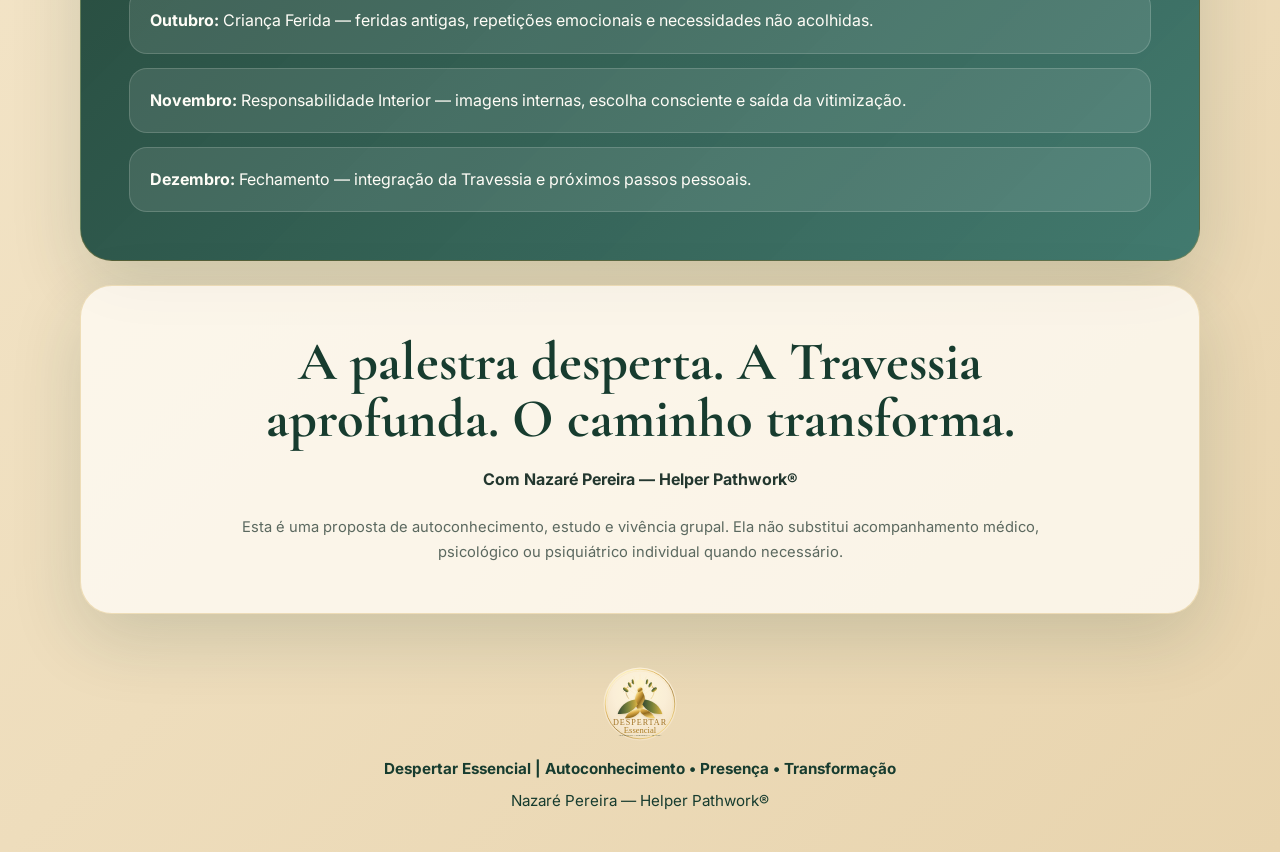
==== commit 083b0783: "Update index.html" ====
--- a/index.html
+++ b/index.html
@@ -24,7 +24,7 @@
         <div class="hero__content">
           <img
             class="brand-logo"
-            src="assets/despertar-essencial-logo.svg"
+            src="assets/logo-despertar-essencial.jpeg.jpeg"
             alt="Logo Despertar Essencial"
             width="132"
             height="132"
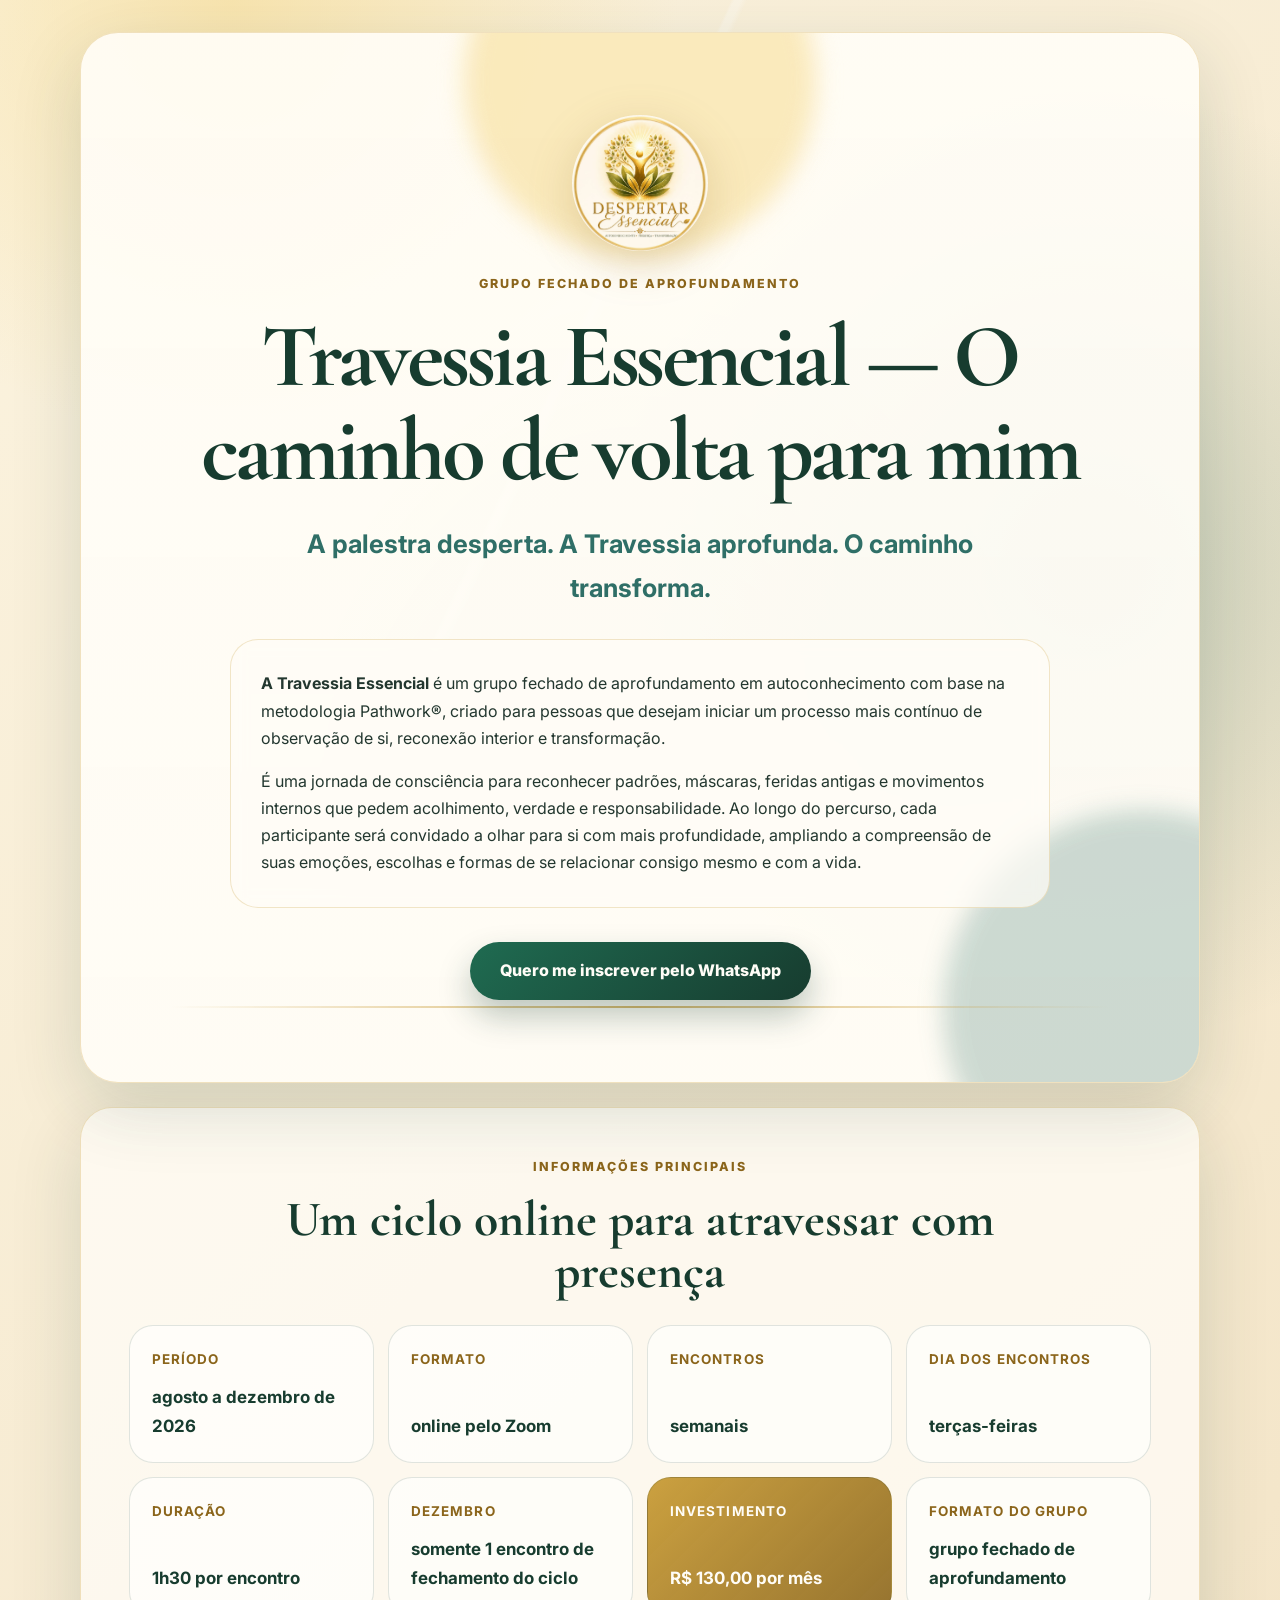
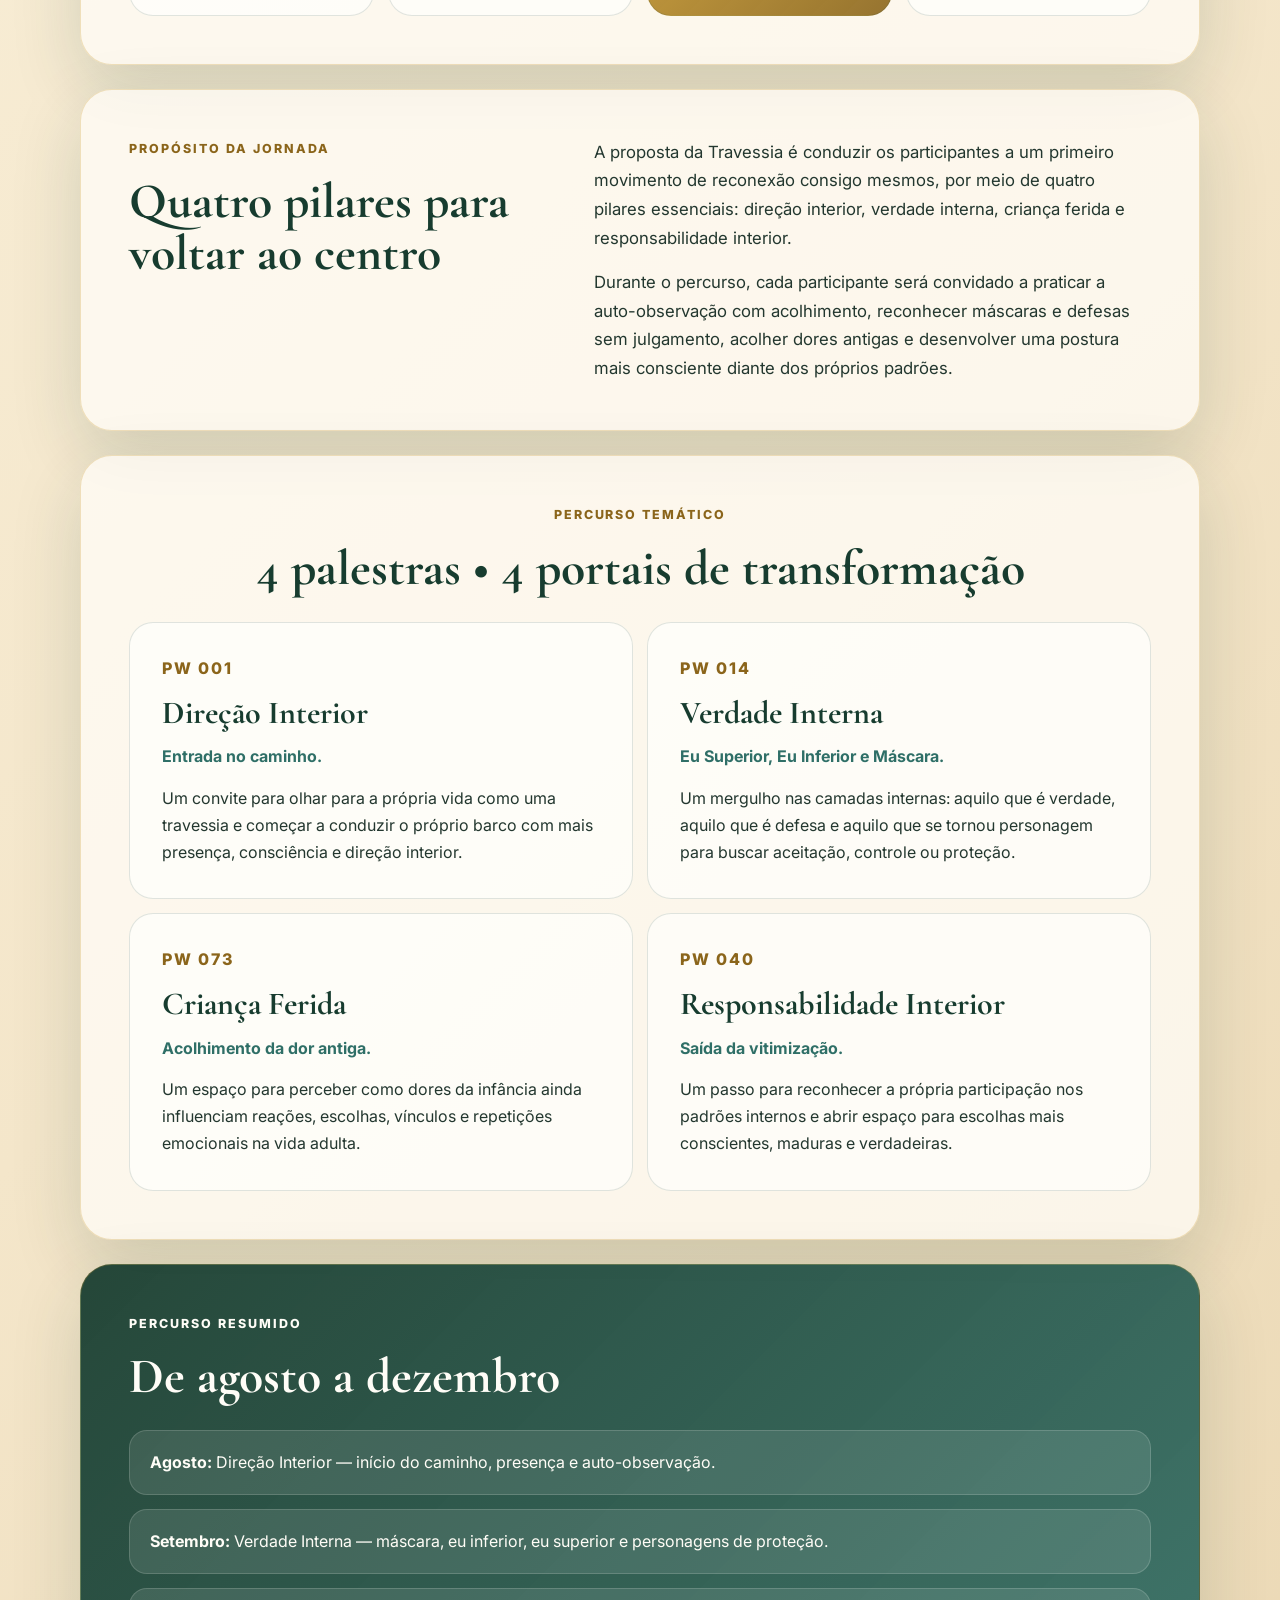
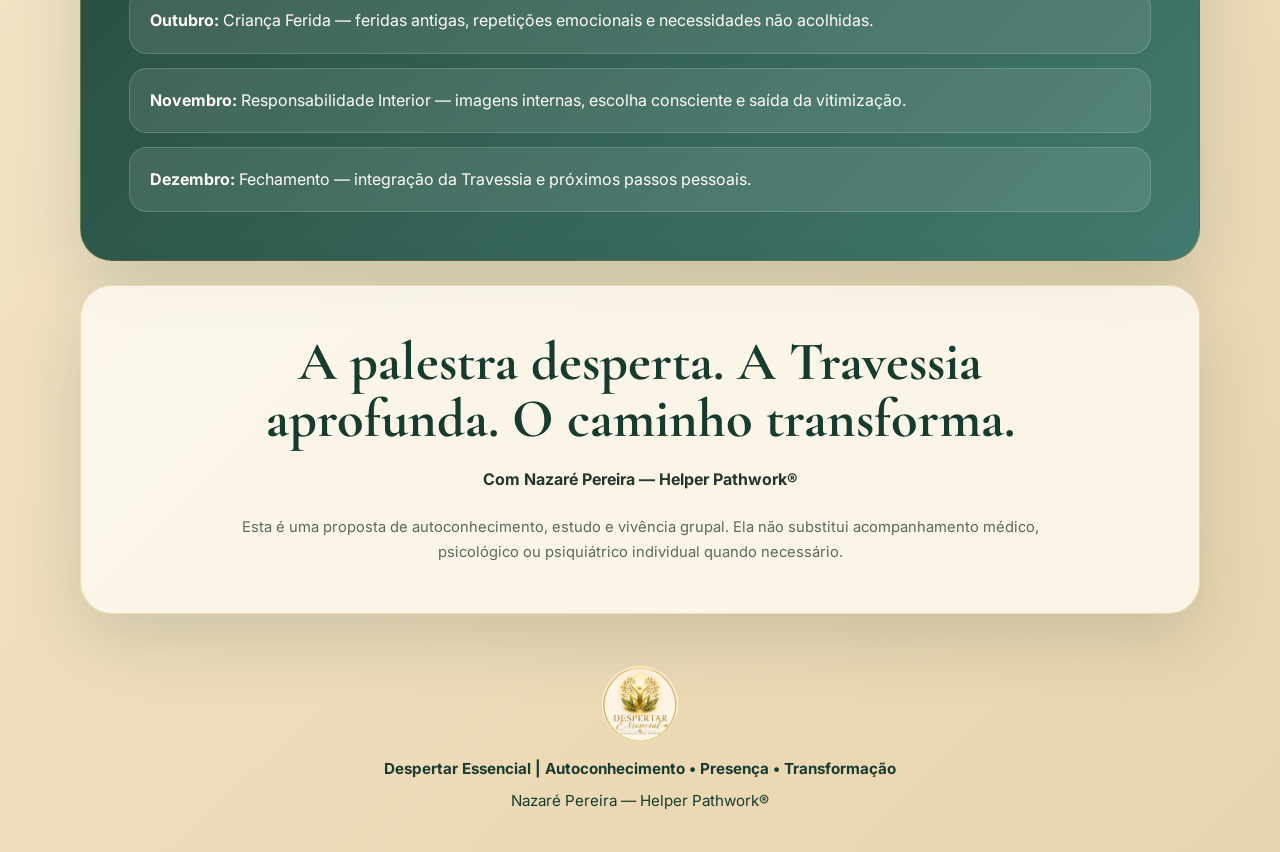
==== commit edcf3d10: "Update index.html" ====
--- a/index.html
+++ b/index.html
@@ -147,7 +147,7 @@
     </main>
 
     <footer class="footer">
-      <img src="assets/despertar-essencial-logo.svg" alt="Logo Despertar Essencial" width="76" height="76" />
+      <img src="assets/logo-despertar-essencial.jpeg.jpeg" alt="Logo Despertar Essencial" width="76" height="76" />
       <p><strong>Despertar Essencial | Autoconhecimento • Presença • Transformação</strong></p>
       <p>Nazaré Pereira — Helper Pathwork®</p>
     </footer>
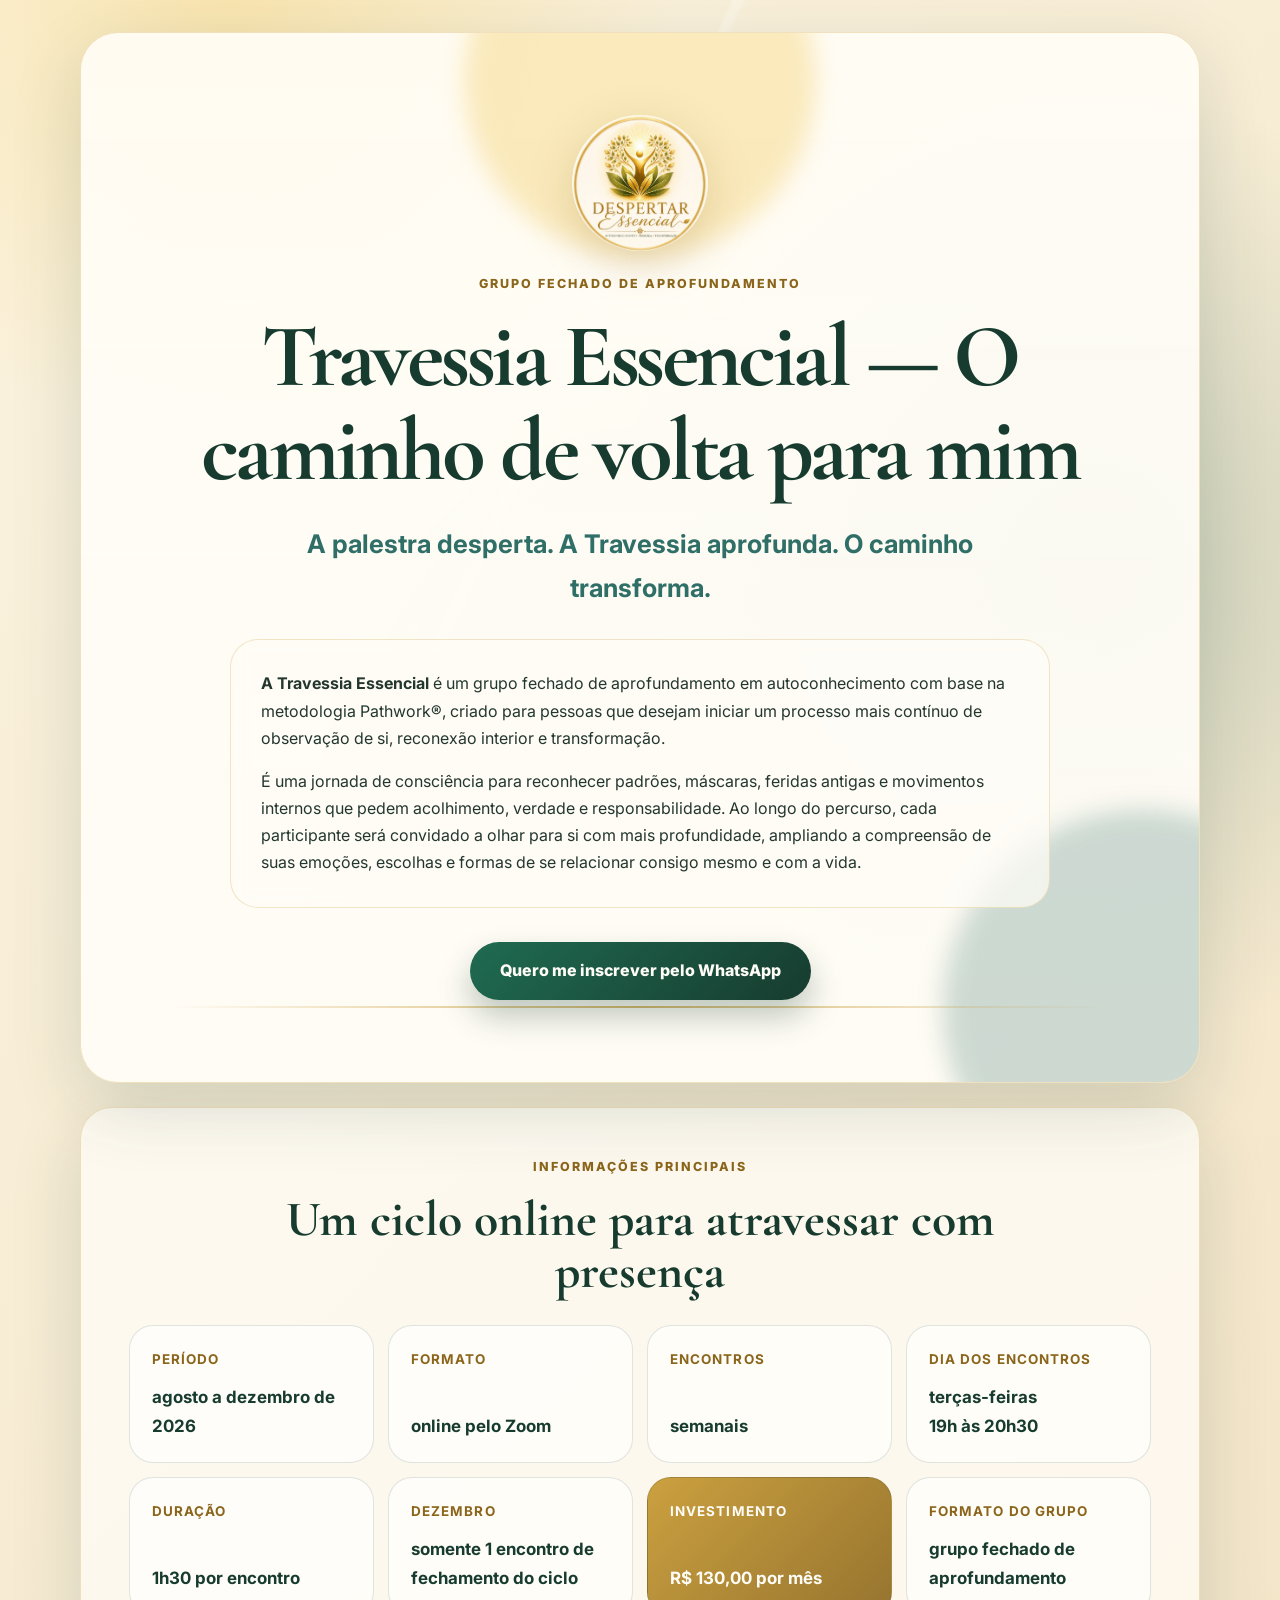
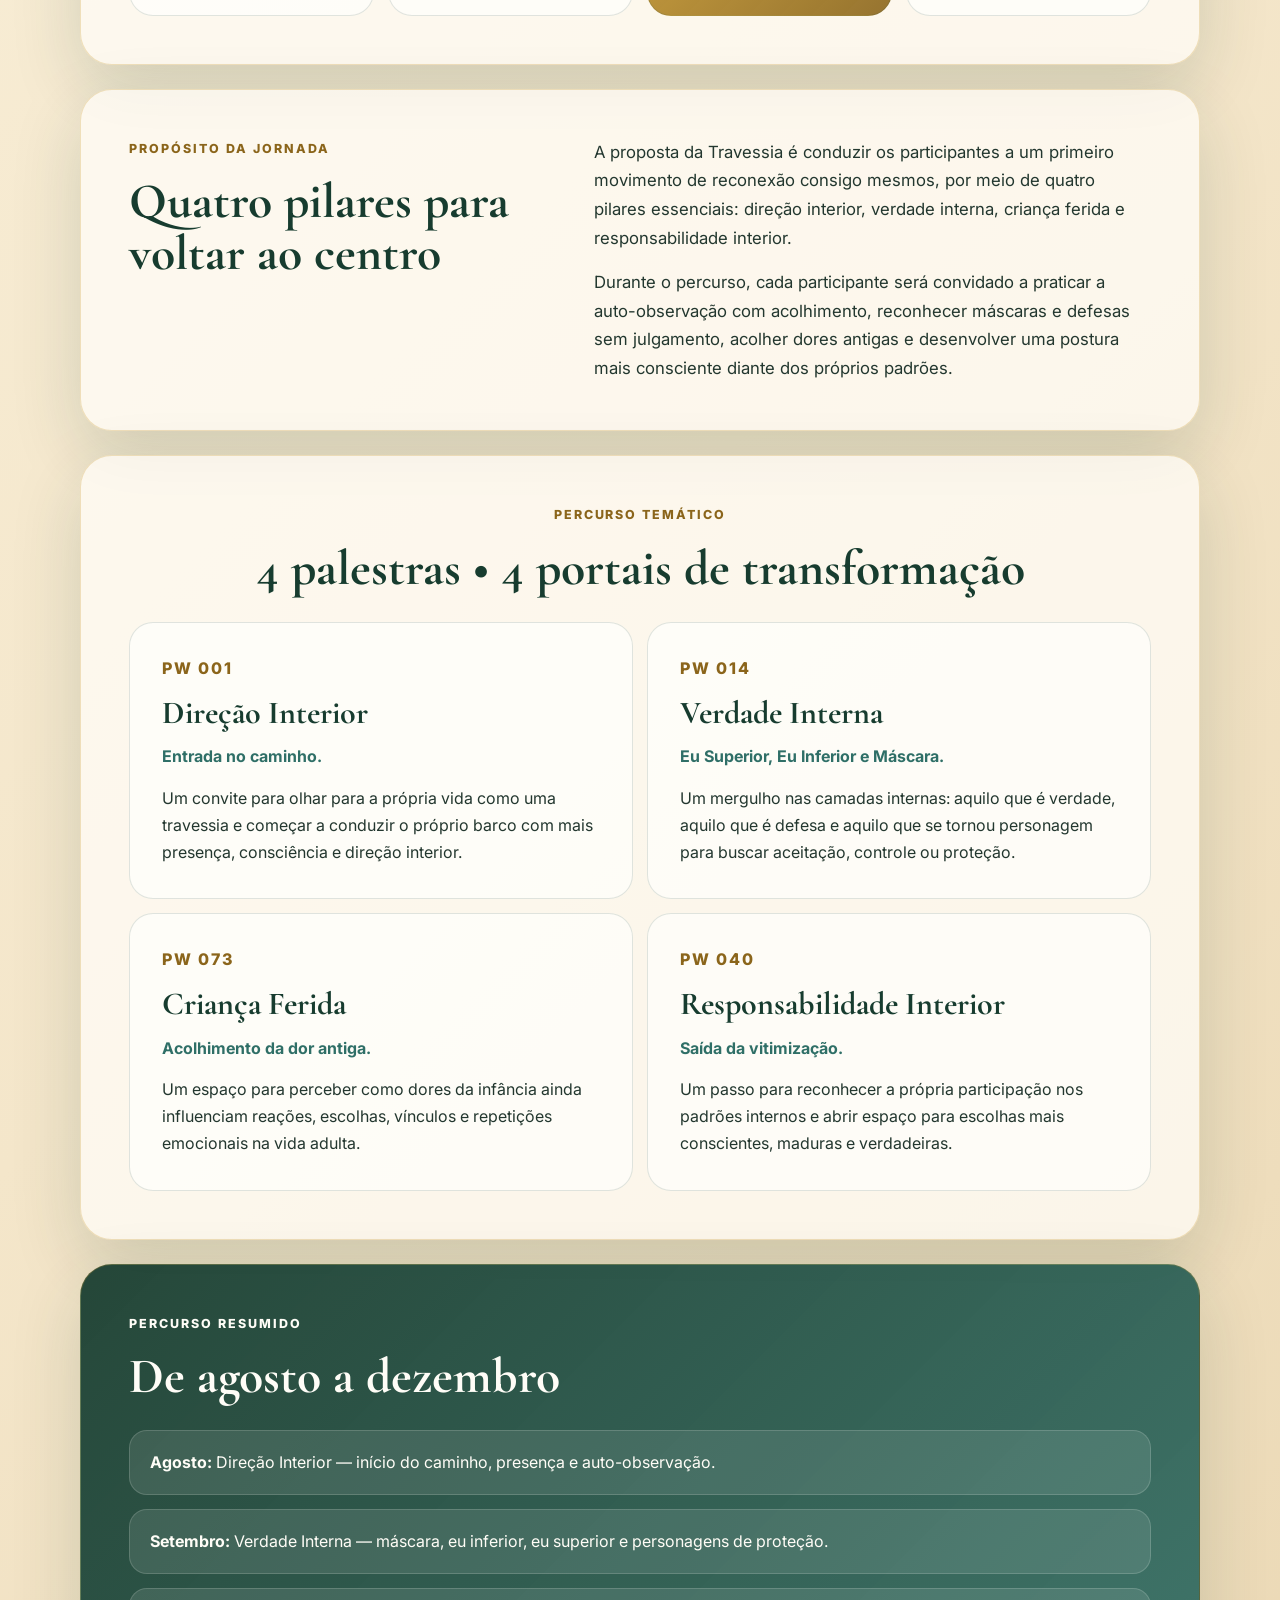
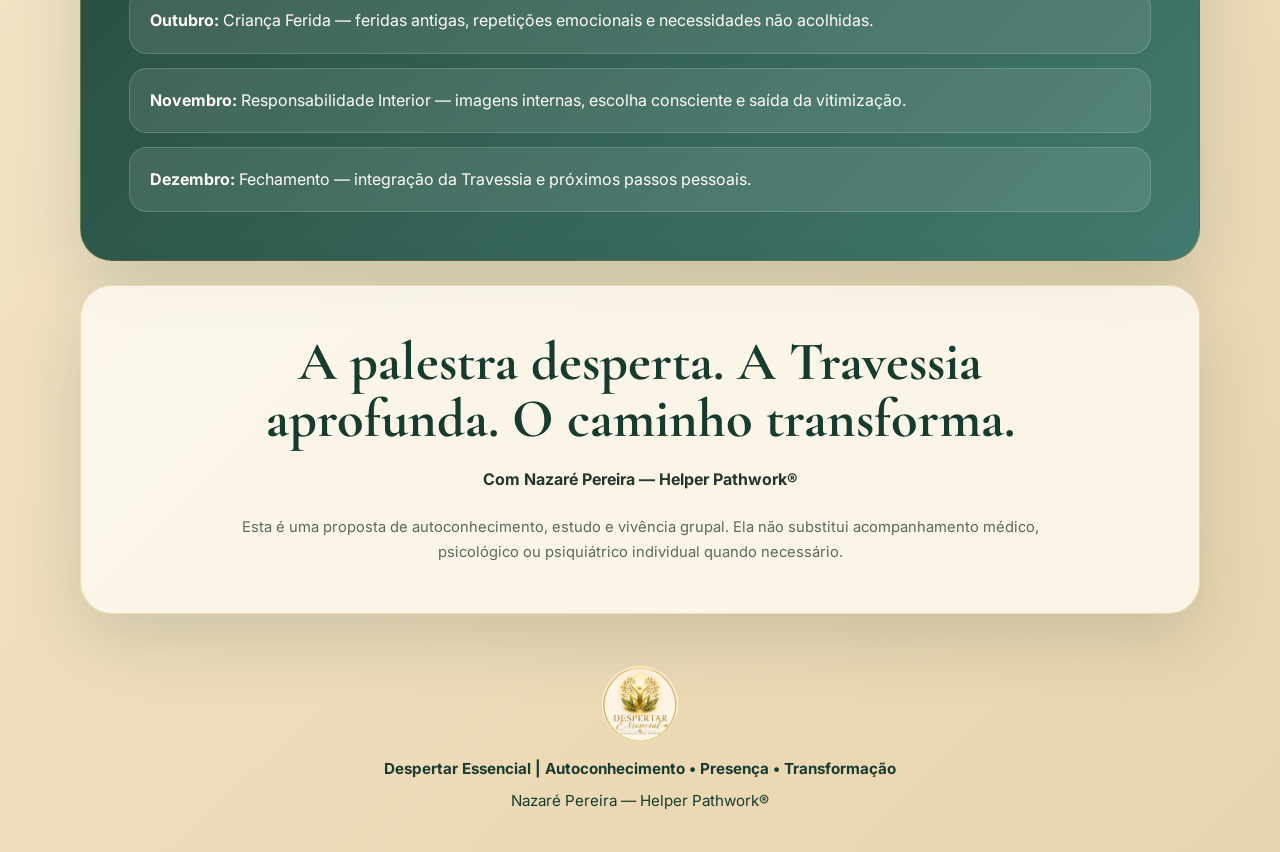
==== commit 17c7e30f: "Adiciona horário dos encontros da Travessia Essencial" ====
--- a/index.html
+++ b/index.html
@@ -62,7 +62,7 @@
           <article class="info-card"><strong>Período</strong><span>agosto a dezembro de 2026</span></article>
           <article class="info-card"><strong>Formato</strong><span>online pelo Zoom</span></article>
           <article class="info-card"><strong>Encontros</strong><span>semanais</span></article>
-          <article class="info-card"><strong>Dia dos encontros</strong><span>terças-feiras</span></article>
+          <article class="info-card"><strong>Dia dos encontros</strong><span>terças-feiras<br />19h às 20h30</span></article>
           <article class="info-card"><strong>Duração</strong><span>1h30 por encontro</span></article>
           <article class="info-card"><strong>Dezembro</strong><span>somente 1 encontro de fechamento do ciclo</span></article>
           <article class="info-card info-card--gold"><strong>Investimento</strong><span>R$ 130,00 por mês</span></article>
@@ -154,4 +154,4 @@
 
     <script src="script.js"></script>
   </body>
-</html>
+</html>
